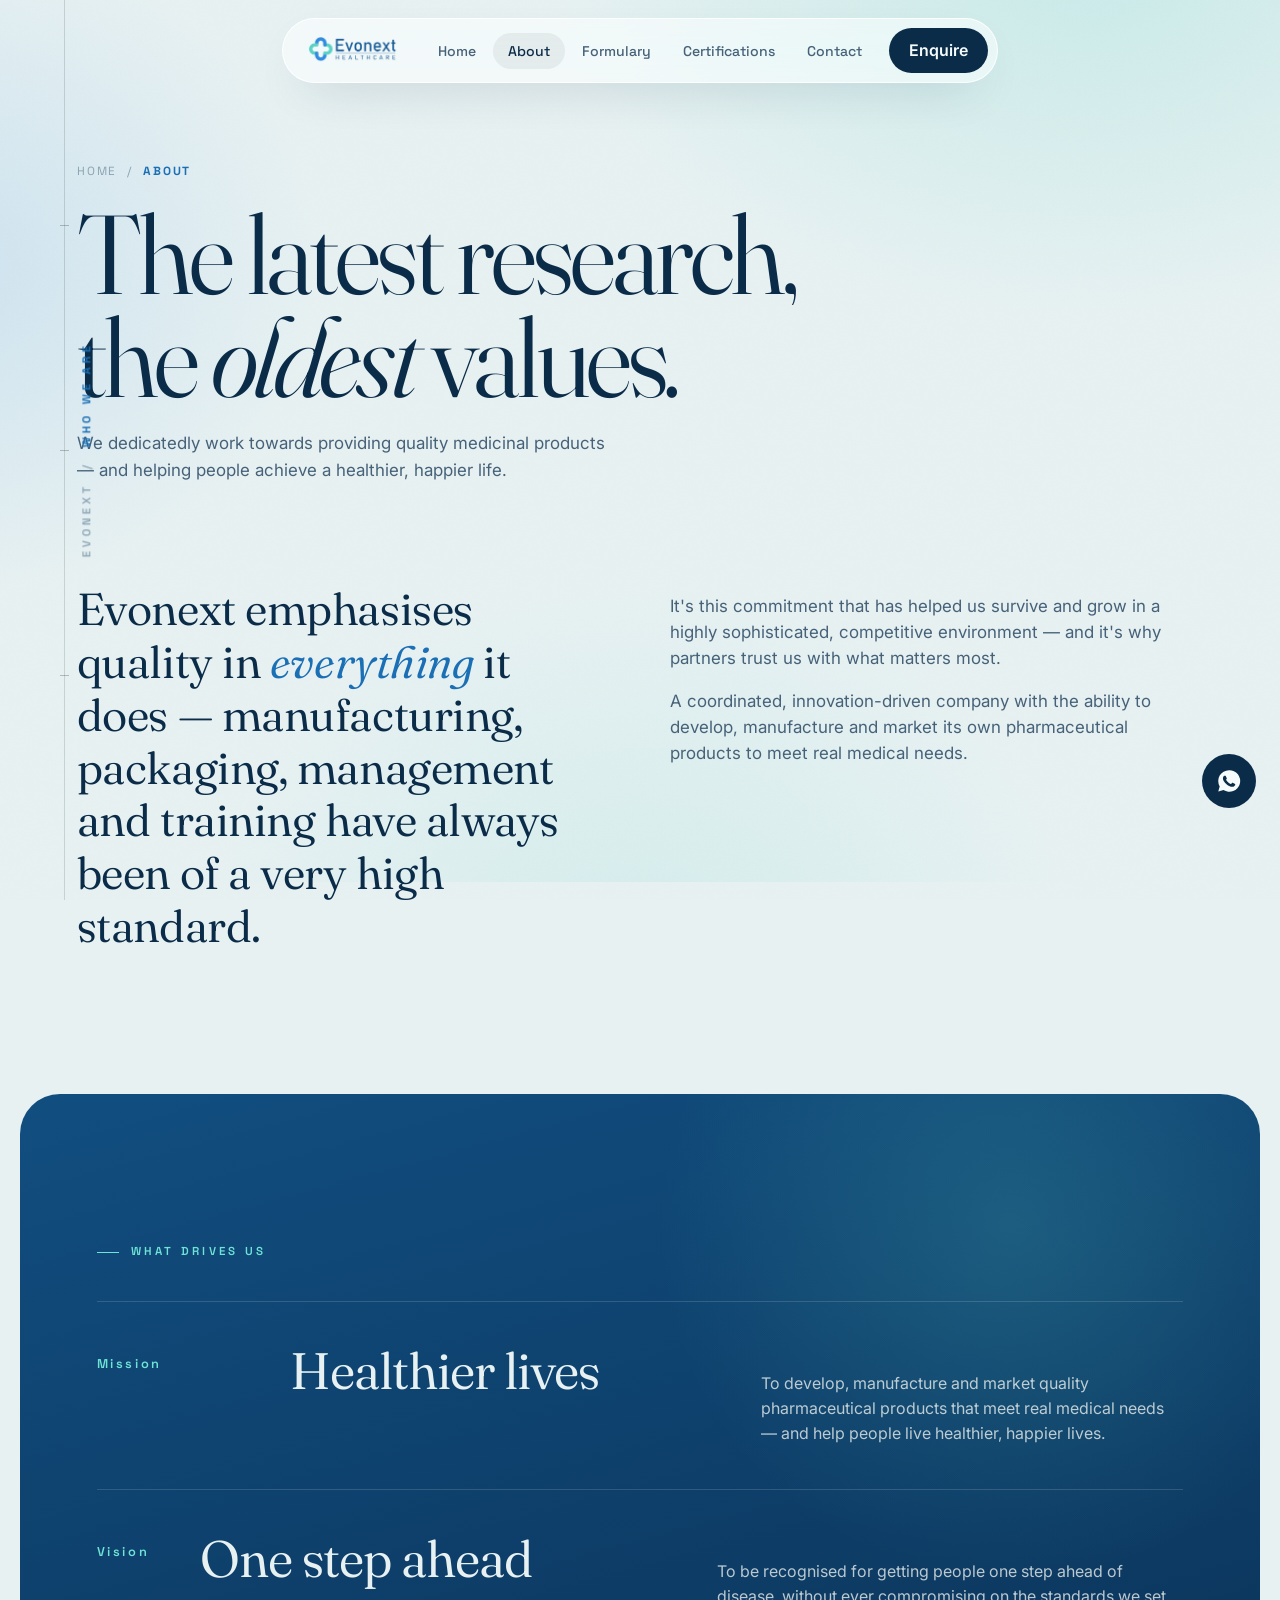
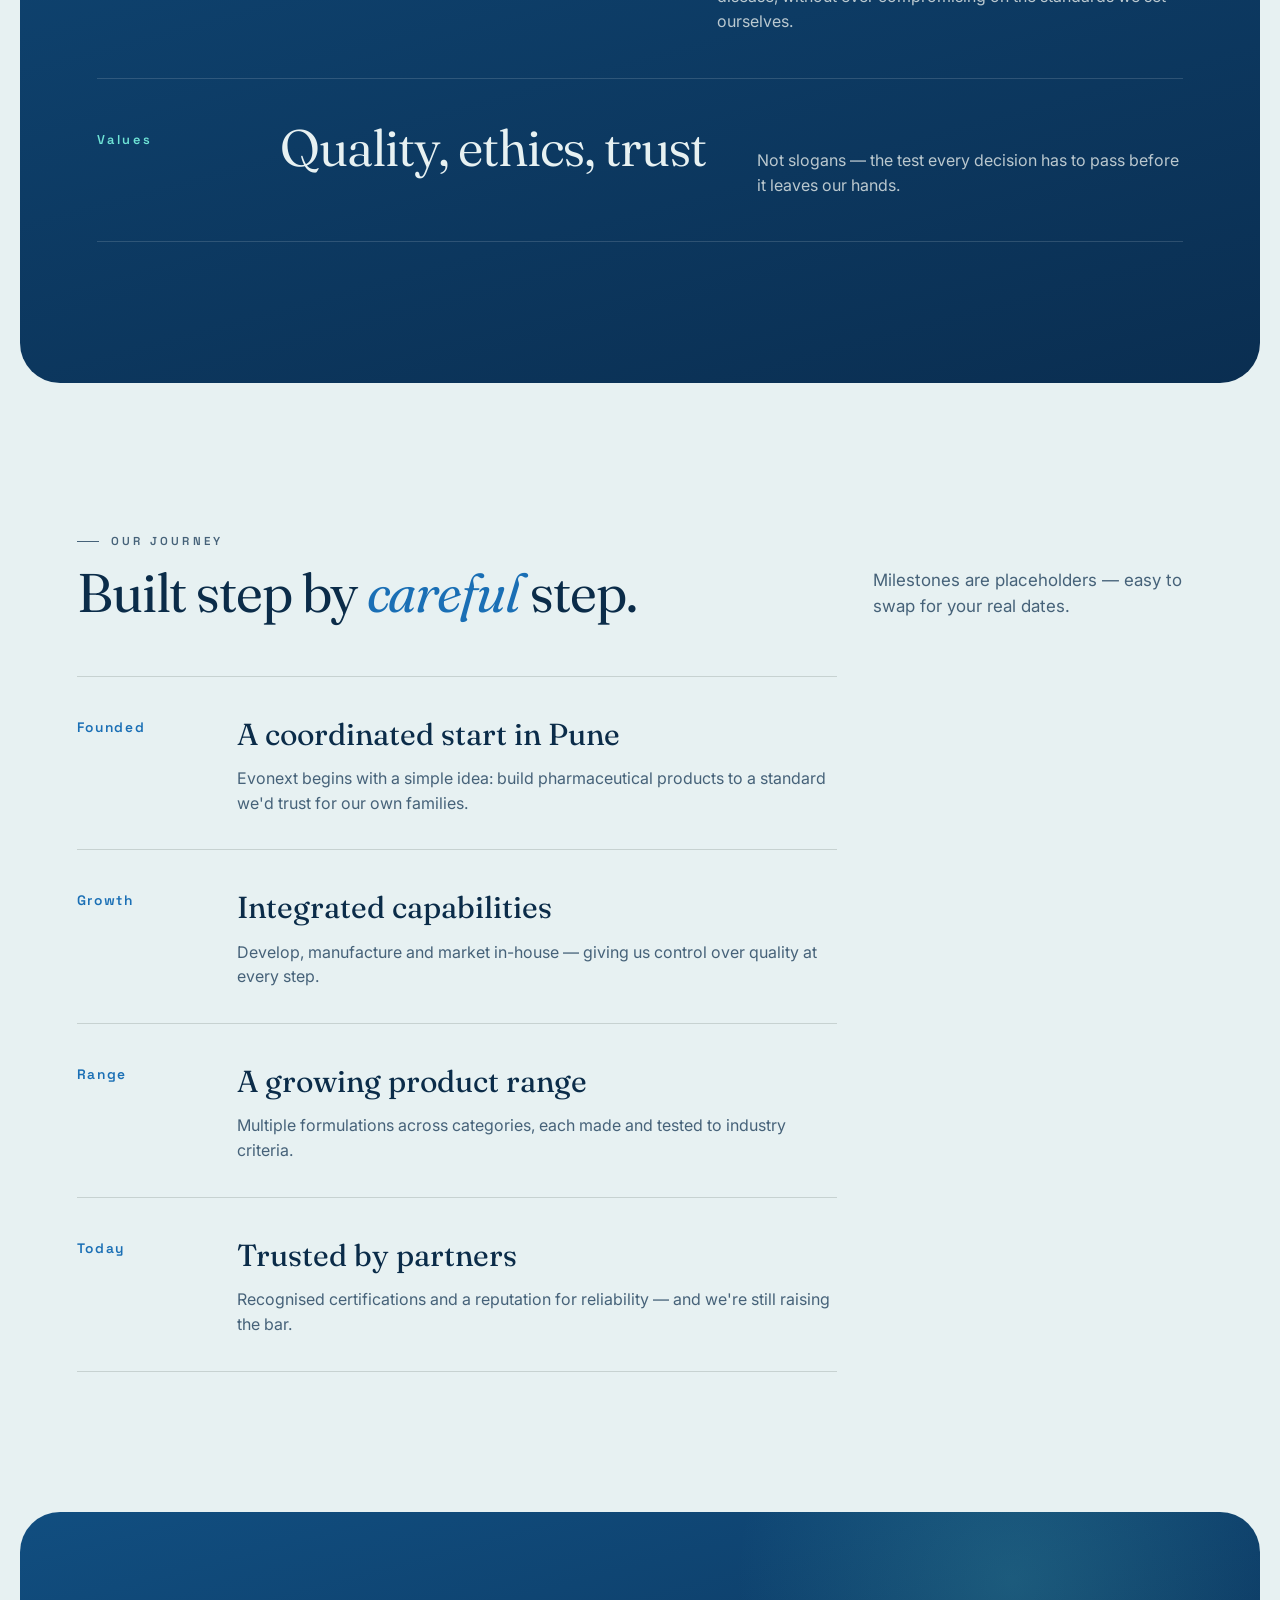
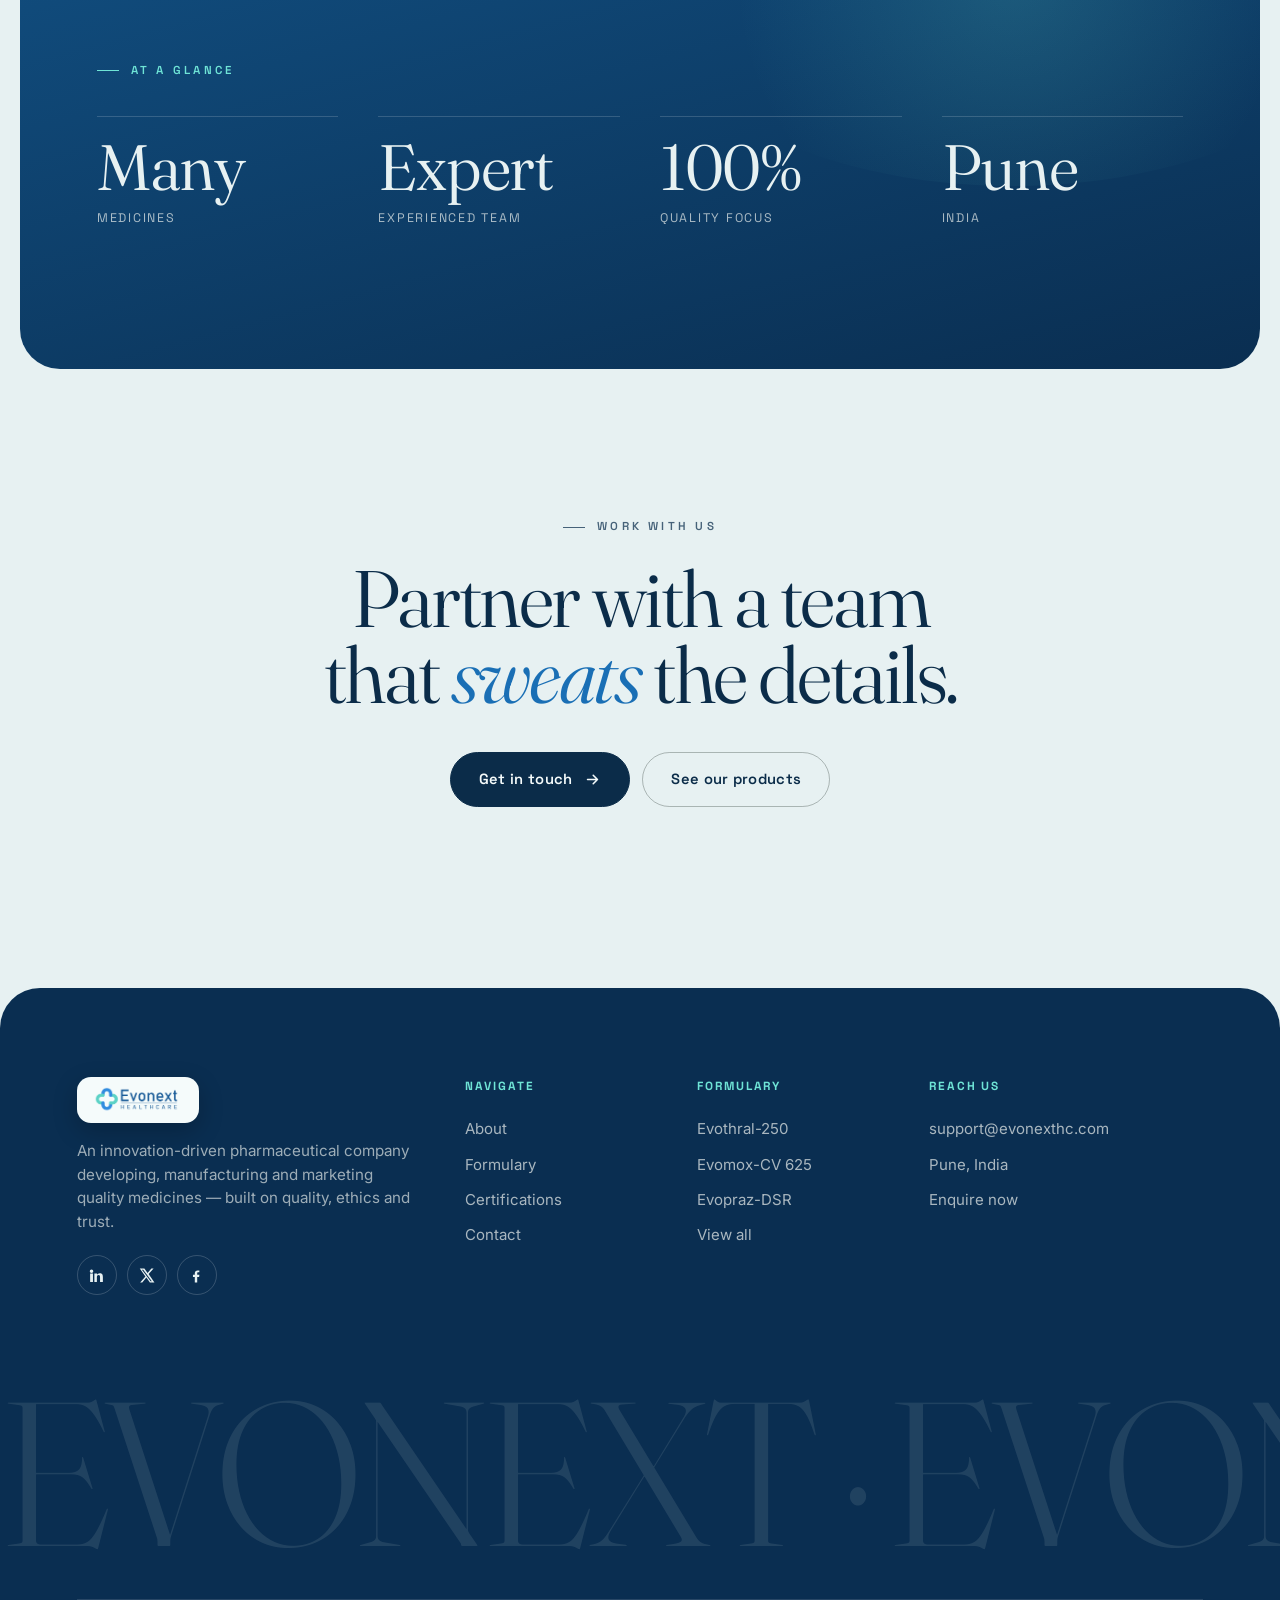
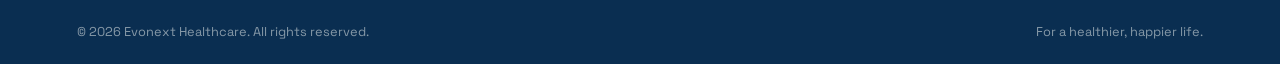
==== about.html @ 76e2dba4 "Add files via upload" ====
<!DOCTYPE html>
<html lang="en">
<head>
  <meta charset="UTF-8" />
  <meta name="viewport" content="width=device-width, initial-scale=1.0" />
  <title>About — Evonext Healthcare</title>
  <meta name="description" content="Evonext Healthcare emphasises quality in everything it does — from manufacturing and packaging to management and training." />
  <link rel="stylesheet" href="style.css" />
</head>
<body>
  <div class="field"></div><div class="grain"></div>
  <div id="preloader"><div class="pl-box"><img src="logo.png" alt="Evonext Healthcare" class="pl-logo" /><div class="pl-bar"><span></span></div></div></div>
  <div id="page-sweep"></div>
  <div id="scroll-progress"></div>

  <div class="spine"><div class="spine-fill"></div>
    <div class="spine-tick" style="top:25%"></div><div class="spine-tick" style="top:50%"></div><div class="spine-tick" style="top:75%"></div>
  </div>
  <div class="spine-label" id="spine-label">EVONEXT &nbsp;/&nbsp; <b>ABOUT</b></div>

  <nav class="nav" aria-label="Primary">
    <div class="nav-inner">
      <a href="index.html" class="brand" aria-label="Evonext Healthcare home"><img src="logo.png" alt="Evonext Healthcare" class="brand-logo" /></a>
      <ul class="nav-links">
        <li><a href="index.html">Home</a></li>
        <li><a href="about.html" class="active">About</a></li>
        <li><a href="products.html">Formulary</a></li>
        <li><a href="certifications.html">Certifications</a></li>
        <li><a href="contact.html">Contact</a></li>
      </ul>
      <a href="contact.html" class="nav-cta">Enquire</a>
      <button class="hamburger" aria-label="Open menu" aria-expanded="false"><span></span><span></span><span></span></button>
    </div>
  </nav>
  <div class="mobile-menu"><div class="logo-chip" style="align-self:center;margin-bottom:28px;"><img src="logo.png" alt="Evonext Healthcare" /></div>
    <a href="index.html">Home</a><a href="about.html" class="active">About</a><a href="products.html">Formulary</a><a href="certifications.html">Certifications</a><a href="contact.html">Contact</a>
    <div class="mm-foot">support@evonexthc.com · Pune, India</div>
  </div>

  <main>
    <section class="page-head wrap" data-spine="ABOUT">
      <div class="crumb reveal">Home &nbsp;/&nbsp; <b>About</b></div>
      <h1 class="reveal">
        <span class="mask"><span>The latest research,</span></span>
        <span class="mask d1"><span>the <em>oldest</em> values.</span></span>
      </h1>
      <p class="lead reveal d2">We dedicatedly work towards providing quality medicinal products — and helping people achieve a healthier, happier life.</p>
    </section>

    <!-- Pull quote intro -->
    <section class="band band--light wrap" style="padding-top:clamp(30px,5vw,60px);" data-spine="WHO WE ARE">
      <div class="overlap" style="align-items:start;">
        <p class="pullquote reveal">Evonext emphasises quality in <em>everything</em> it does — manufacturing, packaging, management and training have always been of a very high standard.</p>
        <div class="reveal d1" style="padding-top:10px;">
          <p class="lead" style="margin-bottom:16px;">It's this commitment that has helped us survive and grow in a highly sophisticated, competitive environment — and it's why partners trust us with what matters most.</p>
          <p class="lead">A coordinated, innovation-driven company with the ability to develop, manufacture and market its own pharmaceutical products to meet real medical needs.</p>
        </div>
      </div>
    </section>

    <!-- Mission / Vision / Values as overlap panel -->
    <section class="band band--dark" data-spine="PURPOSE">
      <div class="wrap">
        <div class="label on-dark reveal" style="margin-bottom:40px;">What drives us</div>
        <div class="principle reveal">
          <div class="pnum">Mission</div>
          <div class="pbody"><h3 style="font-size:clamp(1.8rem,5vw,3.2rem)">Healthier lives</h3><p>To develop, manufacture and market quality pharmaceutical products that meet real medical needs — and help people live healthier, happier lives.</p></div>
        </div>
        <div class="principle reveal">
          <div class="pnum">Vision</div>
          <div class="pbody"><h3 style="font-size:clamp(1.8rem,5vw,3.2rem)">One step ahead</h3><p>To be recognised for getting people one step ahead of disease, without ever compromising on the standards we set ourselves.</p></div>
        </div>
        <div class="principle reveal">
          <div class="pnum">Values</div>
          <div class="pbody"><h3 style="font-size:clamp(1.8rem,5vw,3.2rem)">Quality, ethics, trust</h3><p>Not slogans — the test every decision has to pass before it leaves our hands.</p></div>
        </div>
      </div>
    </section>

    <!-- Timeline -->
    <section class="band band--light wrap" data-spine="JOURNEY">
      <div class="formulary-top">
        <div>
          <div class="label reveal">Our journey</div>
          <h2 class="display reveal" style="font-size:clamp(2rem,5vw,3.4rem); margin-top:16px;">Built step by <em>careful</em> step.</h2>
        </div>
        <p class="lead reveal" style="max-width:30ch;">Milestones are placeholders — easy to swap for your real dates.</p>
      </div>
      <div class="tline">
        <div class="tnode reveal"><div class="ty">Founded</div><div><h4>A coordinated start in Pune</h4><p>Evonext begins with a simple idea: build pharmaceutical products to a standard we'd trust for our own families.</p></div></div>
        <div class="tnode reveal"><div class="ty">Growth</div><div><h4>Integrated capabilities</h4><p>Develop, manufacture and market in-house — giving us control over quality at every step.</p></div></div>
        <div class="tnode reveal"><div class="ty">Range</div><div><h4>A growing product range</h4><p>Multiple formulations across categories, each made and tested to industry criteria.</p></div></div>
        <div class="tnode reveal"><div class="ty">Today</div><div><h4>Trusted by partners</h4><p>Recognised certifications and a reputation for reliability — and we're still raising the bar.</p></div></div>
      </div>
    </section>

    <!-- Stats -->
    <section class="band band--dark" data-spine="STANDARD">
      <div class="wrap">
        <div class="label on-dark reveal" style="margin-bottom:36px;">At a glance</div>
        <div class="stats-row">
          <div class="stat reveal"><div class="sn">Many</div><div class="sl">Medicines</div></div>
          <div class="stat reveal d1"><div class="sn">Expert</div><div class="sl">Experienced team</div></div>
          <div class="stat reveal d2"><div class="sn"><span data-count="100" data-suffix="%">0</span></div><div class="sl">Quality focus</div></div>
          <div class="stat reveal d3"><div class="sn">Pune</div><div class="sl">India</div></div>
        </div>
      </div>
    </section>

    <!-- CTA -->
    <section class="band band--light wrap">
      <div class="big-cta">
        <div class="label reveal" style="justify-content:center; margin-bottom:24px;">Work with us</div>
        <h2 class="display reveal" style="font-size:clamp(2.2rem,7vw,5rem);"><span class="mask"><span>Partner with a team</span></span><span class="mask d1"><span>that <em>sweats</em> the details.</span></span></h2>
        <div class="hero-actions reveal d2" style="justify-content:center; margin-top:30px;">
          <a href="contact.html" class="cap-btn">Get in touch <svg viewBox="0 0 24 24" fill="none" stroke="currentColor" stroke-width="2.2" stroke-linecap="round" stroke-linejoin="round"><path d="M5 12h14M13 6l6 6-6 6"/></svg></a>
          <a href="products.html" class="cap-btn ghost">See our products</a>
        </div>
      </div>
    </section>
  </main>

  <footer class="footer">
    <div class="wrap">
      <div class="footer-grid">
        <div class="footer-brand">
          <a href="index.html" class="brand logo-chip" aria-label="Evonext Healthcare home"><img src="logo.png" alt="Evonext Healthcare" /></a>
          <p>An innovation-driven pharmaceutical company developing, manufacturing and marketing quality medicines — built on quality, ethics and trust.</p>
          <div class="footer-social">
            <a href="#" aria-label="LinkedIn"><svg viewBox="0 0 24 24" fill="currentColor"><path d="M4.98 3.5a2.5 2.5 0 1 1 0 5 2.5 2.5 0 0 1 0-5ZM3 9h4v12H3V9Zm6 0h3.8v1.7h.05c.53-1 1.83-2.05 3.77-2.05C20.4 8.65 21 11 21 14v7h-4v-6.2c0-1.48-.03-3.4-2.07-3.4-2.07 0-2.39 1.62-2.39 3.3V21H9V9Z"/></svg></a>
            <a href="#" aria-label="Twitter"><svg viewBox="0 0 24 24" fill="currentColor"><path d="M18.9 2H22l-7 8 8.2 12h-6.4l-5-7.3L6 22H3l7.5-8.6L2.5 2H9l4.5 6.6L18.9 2Zm-1.1 18h1.7L7.3 4H5.5l12.3 16Z"/></svg></a>
            <a href="#" aria-label="Facebook"><svg viewBox="0 0 24 24" fill="currentColor"><path d="M13 22v-8h2.7l.4-3H13V9c0-.9.3-1.5 1.6-1.5H16V4.9c-.3 0-1.3-.1-2.4-.1-2.4 0-4 1.5-4 4.1V11H7v3h2.6v8H13Z"/></svg></a>
          </div>
        </div>
        <div class="footer-col"><h4>Navigate</h4><a href="about.html">About</a><a href="products.html">Formulary</a><a href="certifications.html">Certifications</a><a href="contact.html">Contact</a></div>
        <div class="footer-col"><h4>Formulary</h4><a href="products.html">Evothral-250</a><a href="products.html">Evomox-CV 625</a><a href="products.html">Evopraz-DSR</a><a href="products.html">View all</a></div>
        <div class="footer-col"><h4>Reach us</h4><a href="mailto:support@evonexthc.com">support@evonexthc.com</a><a href="#">Pune, India</a><a href="contact.html">Enquire now</a></div>
      </div>
    </div>
    <div class="footer-word">EVONEXT · EVONEXT</div>
    <div class="wrap"><div class="footer-bottom"><span>© 2026 Evonext Healthcare. All rights reserved.</span><span>For a healthier, happier life.</span></div></div>
  </footer>

  <a href="https://wa.me/910000000000" class="wa-float" target="_blank" rel="noopener" aria-label="WhatsApp"><svg viewBox="0 0 24 24" fill="currentColor"><path d="M12 2a10 10 0 0 0-8.6 15l-1.3 4.7 4.8-1.3A10 10 0 1 0 12 2Zm5.3 14.1c-.2.6-1.3 1.2-1.8 1.2-.5.1-1 .1-1.7-.1-.4-.1-.9-.3-1.6-.6-2.8-1.2-4.6-4-4.7-4.2-.1-.2-1.1-1.5-1.1-2.8s.7-2 .9-2.2c.2-.3.5-.3.7-.3h.5c.2 0 .4 0 .6.5l.8 1.9c.1.1.1.3 0 .5l-.4.5c-.2.2-.3.3-.1.6.2.3.8 1.3 1.7 2.1 1.2 1 2.1 1.4 2.4 1.5.2.1.4.1.6-.1l.7-.8c.2-.3.4-.2.6-.1l1.8.9c.3.1.4.2.5.3.1.3.1.7-.1 1.3Z"/></svg></a>
  <button id="back-to-top" aria-label="Back to top"><svg viewBox="0 0 24 24" fill="none" stroke="currentColor" stroke-width="2.2" stroke-linecap="round" stroke-linejoin="round"><path d="M18 15l-6-6-6 6"/></svg></button>
  <script src="script.js"></script>
</body>
</html>
---- style.css ----
/* ============================================================
   EVONEXT HEALTHCARE — "THE FORMULARY"
   A light, editorial, clinical design language.
   style.css
   ============================================================ */

@import url('https://fonts.googleapis.com/css2?family=Fraunces:ital,opsz,wght@0,9..144,300..600;1,9..144,300..600&family=Space+Grotesk:wght@400;500;600;700&family=Inter:wght@400;500;600&display=swap');

:root {
  /* Palette — Evonext brand: deep blue #195B98, bright blue #318CDF, teal #5CD2C6 */
  --porcelain: #E7F1F2;
  --porcelain-2: #D6E7E9;
  --paper-white: #F5FBFB;
  --ink: #0B2C49;
  --ink-soft: #466279;
  --ink-faint: #8AA3B2;
  --emerald: #114E80;        /* deep brand blue (dark surfaces) */
  --emerald-deep: #0A2E51;   /* deeper brand blue */
  --green: #1A6FB5;          /* primary accent (links, fills, ticks) */
  --green-bright: #318CDF;   /* bright brand blue (gradient end / hover) */
  --teal: #5CD2C6;           /* logo teal — rich blue→teal gradients */
  --teal-deep: #34B6AA;
  --lime: #6FE4D6;           /* bright teal accent on dark surfaces */
  --apricot: #F1A86A;

  /* Glass over luminous fields */
  --glass: rgba(255, 255, 255, 0.55);
  --glass-edge: rgba(255, 255, 255, 0.85);
  --glass-dark: rgba(255, 255, 255, 0.08);
  --glass-dark-edge: rgba(255, 255, 255, 0.18);

  /* Type */
  --serif: 'Fraunces', Georgia, serif;
  --grotesk: 'Space Grotesk', sans-serif;
  --body: 'Inter', system-ui, sans-serif;

  /* Layout */
  --maxw: 1280px;
  --gutter: clamp(22px, 6vw, 84px);
  --spine: clamp(20px, 5vw, 64px); /* left clinical axis offset */
  --radius: 28px;
  --cap: 999px;

  --shadow-lift: 0 30px 70px -30px rgba(11, 44, 73, 0.45);
  --shadow-soft: 0 18px 50px -24px rgba(11, 44, 73, 0.30);
}

/* Reset */
*, *::before, *::after { box-sizing: border-box; margin: 0; padding: 0; }
html { -webkit-text-size-adjust: 100%; }
body {
  font-family: var(--body);
  color: var(--ink);
  background: var(--porcelain);
  line-height: 1.55;
  overflow-x: hidden;
  -webkit-font-smoothing: antialiased;
  position: relative;
}
img { max-width: 100%; display: block; }
a { color: inherit; text-decoration: none; }
button { font-family: inherit; cursor: pointer; border: none; background: none; color: inherit; }
ul { list-style: none; }
::selection { background: var(--lime); color: var(--ink); }

/* Grain + ambient field (very subtle, lifts the flatness) */
.field {
  position: fixed; inset: 0; z-index: -3; pointer-events: none;
  background:
    radial-gradient(900px 600px at 85% -5%, rgba(92, 210, 198, 0.22), transparent 60%),
    radial-gradient(700px 600px at -5% 30%, rgba(49, 140, 223, 0.14), transparent 55%),
    radial-gradient(800px 700px at 50% 110%, rgba(92, 210, 198, 0.14), transparent 55%),
    var(--porcelain);
}
.grain {
  position: fixed; inset: 0; z-index: -2; pointer-events: none; opacity: 0.5;
  mix-blend-mode: multiply;
  background-image: url("data:image/svg+xml,%3Csvg xmlns='http://www.w3.org/2000/svg' width='160' height='160'%3E%3Cfilter id='n'%3E%3CfeTurbulence type='fractalNoise' baseFrequency='0.85' numOctaves='2' stitchTiles='stitch'/%3E%3C/filter%3E%3Crect width='100%25' height='100%25' filter='url(%23n)' opacity='0.04'/%3E%3C/svg%3E");
}

/* ---------- Clinical spine (left axis) ---------- */
.spine {
  position: fixed;
  left: var(--spine);
  top: 0; bottom: 0;
  width: 1px;
  z-index: 60;
  pointer-events: none;
}
.spine::before { /* faint full rail */
  content: ""; position: absolute; inset: 0; left: 0;
  width: 1px; background: rgba(12, 26, 20, 0.14);
}
.spine-fill { /* progress that draws downward */
  position: absolute; top: 0; left: 0; width: 1px; height: 0%;
  background: linear-gradient(var(--green), var(--lime));
}
.spine-tick { position: absolute; left: -4px; width: 9px; height: 1px; background: rgba(12,26,20,0.25); }
.spine-label {
  position: fixed;
  left: calc(var(--spine) + 14px);
  top: 50%;
  transform: translateY(-50%) rotate(180deg);
  writing-mode: vertical-rl;
  font-family: var(--grotesk);
  font-size: 0.7rem; font-weight: 600; letter-spacing: 0.34em;
  text-transform: uppercase; color: var(--ink-faint);
  z-index: 60; pointer-events: none;
  transition: color 0.4s ease;
}
.spine-label b { color: var(--green); }
@media (max-width: 860px) { .spine, .spine-label { display: none; } }

/* ---------- Preloader ---------- */
#preloader {
  position: fixed; inset: 0; z-index: 9999;
  display: grid; place-items: center;
  background: var(--porcelain);
  transition: opacity 0.7s ease, visibility 0.7s ease;
}
#preloader.done { opacity: 0; visibility: hidden; }
.pl-cap {
  width: 200px; height: 56px; border-radius: var(--cap);
  border: 1px solid rgba(12,26,20,0.2);
  position: relative; overflow: hidden;
  display: grid; place-items: center;
}
.pl-cap::before {
  content: ""; position: absolute; inset: 0; width: 0%;
  background: linear-gradient(90deg, var(--emerald), var(--teal));
  animation: capFill 1.6s cubic-bezier(0.7,0,0.2,1) forwards;
}
.pl-cap span {
  position: relative; z-index: 2; mix-blend-mode: difference; color: #fff;
  font-family: var(--grotesk); font-weight: 600; letter-spacing: 0.32em;
  font-size: 0.72rem; text-transform: uppercase;
}
@keyframes capFill { to { width: 100%; } }

/* ---------- Page transition sweep ---------- */
#page-sweep {
  position: fixed; inset: 0; z-index: 9000;
  background: var(--emerald);
  transform: scaleY(0); transform-origin: bottom;
  transition: transform 0.5s cubic-bezier(0.7,0,0.2,1);
  pointer-events: none;
}
#page-sweep.active { transform: scaleY(1); transform-origin: top; }

main { animation: fadeUp 0.9s ease both; }
@keyframes fadeUp { from { opacity: 0; transform: translateY(10px); } to { opacity: 1; transform: none; } }

/* ---------- Top progress (thin) ---------- */
#scroll-progress { position: fixed; top: 0; left: 0; height: 2px; width: 0%; z-index: 1200; background: var(--green); }

/* ---------- Layout helpers ---------- */
.wrap { width: 100%; max-width: var(--maxw); margin-inline: auto; padding-inline: var(--gutter); }
.label {
  font-family: var(--grotesk); font-size: 0.72rem; font-weight: 600;
  letter-spacing: 0.28em; text-transform: uppercase; color: var(--ink-soft);
  display: inline-flex; align-items: center; gap: 12px;
}
.label::before { content: ""; width: 22px; height: 1px; background: currentColor; }
.label.on-dark { color: var(--lime); }

.display {
  font-family: var(--serif);
  font-weight: 380;
  line-height: 0.98;
  letter-spacing: -0.02em;
  font-optical-sizing: auto;
}
.display em { font-style: italic; color: var(--green); }
.on-dark .display em, .band--dark .display em { color: var(--lime); }

/* Headline mask reveal (line-by-line) */
.mask { overflow: hidden; display: block; }
.mask > span { display: block; transform: translateY(115%); transition: transform 0.9s cubic-bezier(0.76,0,0.24,1); }
.reveal.visible .mask > span,
.mask.visible > span { transform: translateY(0); }
.mask.d1 > span { transition-delay: 0.08s; }
.mask.d2 > span { transition-delay: 0.16s; }
.mask.d3 > span { transition-delay: 0.24s; }

/* Generic reveal */
.reveal { opacity: 0; transform: translateY(26px); transition: opacity 0.8s cubic-bezier(0.2,0.7,0.2,1), transform 0.8s cubic-bezier(0.2,0.7,0.2,1); }
.reveal.visible { opacity: 1; transform: none; }
.reveal.d1 { transition-delay: 0.1s; }
.reveal.d2 { transition-delay: 0.2s; }
.reveal.d3 { transition-delay: 0.3s; }

/* ---------- Capsule buttons ---------- */
.cap-btn {
  position: relative; overflow: hidden;
  display: inline-flex; align-items: center; gap: 12px;
  padding: 15px 28px; border-radius: var(--cap);
  font-family: var(--grotesk); font-weight: 600; font-size: 0.92rem;
  letter-spacing: 0.02em;
  border: 1px solid var(--ink);
  background: var(--ink); color: var(--paper-white);
  transition: transform 0.4s cubic-bezier(0.2,0.7,0.2,1), color 0.4s ease;
  z-index: 1;
}
.cap-btn::before {
  content: ""; position: absolute; inset: 0; z-index: -1;
  background: linear-gradient(90deg, var(--green), var(--green-bright));
  transform: translateX(-101%);
  transition: transform 0.5s cubic-bezier(0.76,0,0.24,1);
}
.cap-btn:hover { transform: translateY(-2px); }
.cap-btn:hover::before { transform: translateX(0); }
.cap-btn svg { width: 17px; height: 17px; transition: transform 0.4s ease; }
.cap-btn:hover svg { transform: translateX(5px); }

.cap-btn.ghost { background: transparent; color: var(--ink); border-color: rgba(12,26,20,0.28); }
.cap-btn.ghost::before { background: var(--ink); }
.cap-btn.ghost:hover { color: var(--paper-white); }

.cap-btn.on-dark { background: var(--lime); color: var(--ink); border-color: var(--lime); }
.cap-btn.on-dark::before { background: #fff; }
.cap-btn.ghost.on-dark { background: transparent; color: var(--porcelain); border-color: rgba(255,255,255,0.3); }
.cap-btn.ghost.on-dark::before { background: var(--lime); }
.cap-btn.ghost.on-dark:hover { color: var(--ink); }

/* Text link with drawing underline */
.ulink {
  font-family: var(--grotesk); font-weight: 600; font-size: 0.9rem;
  display: inline-flex; align-items: center; gap: 8px;
  position: relative; padding-bottom: 3px; color: var(--ink);
}
.ulink::after { content: ""; position: absolute; left: 0; bottom: 0; height: 1.5px; width: 100%; background: var(--green); transform: scaleX(0); transform-origin: left; transition: transform 0.4s cubic-bezier(0.76,0,0.24,1); }
.ulink:hover::after { transform: scaleX(1); }
.ulink svg { width: 15px; height: 15px; transition: transform 0.3s ease; }
.ulink:hover svg { transform: translateX(4px); }
.on-dark .ulink, .band--dark .ulink { color: var(--porcelain); }
.on-dark .ulink::after, .band--dark .ulink::after { background: var(--lime); }

/* ============================================================
   NAVBAR
   ============================================================ */
.nav {
  position: fixed; top: 18px; left: 0; right: 0; z-index: 1000;
  display: flex; justify-content: center;
  transition: top 0.4s ease;
}
.nav-inner {
  display: flex; align-items: center; gap: 8px;
  padding: 9px 9px 9px 22px;
  border-radius: var(--cap);
  background: var(--glass);
  -webkit-backdrop-filter: blur(20px) saturate(1.4); backdrop-filter: blur(20px) saturate(1.4);
  border: 1px solid var(--glass-edge);
  box-shadow: var(--shadow-soft);
}
.brand { display: inline-flex; align-items: center; gap: 11px; font-family: var(--serif); font-weight: 500; font-size: 1.28rem; letter-spacing: -0.01em; padding-right: 12px; }
.brand-mark {
  width: 30px; height: 30px; border-radius: var(--cap);
  background: linear-gradient(120deg, var(--emerald), var(--teal));
  display: grid; place-items: center; flex: 0 0 auto;
  box-shadow: inset 0 0 0 3px rgba(255,255,255,0.18);
}
.brand-mark svg { width: 15px; height: 15px; }
.brand .dot { color: var(--green); }
.nav-links { display: flex; align-items: center; gap: 2px; }
.nav-links a {
  font-family: var(--grotesk); font-weight: 500; font-size: 0.88rem;
  padding: 9px 15px; border-radius: var(--cap); color: var(--ink-soft);
  transition: color 0.25s ease, background 0.25s ease;
}
.nav-links a:hover { color: var(--ink); }
.nav-links a.active { color: var(--ink); background: rgba(12,26,20,0.06); }
.nav-cta {
  margin-left: 4px; padding: 10px 20px !important; border-radius: var(--cap);
  background: var(--ink) !important; color: var(--paper-white) !important; font-weight: 600 !important;
  transition: background 0.3s ease, transform 0.3s ease !important;
}
.nav-cta:hover { background: var(--green) !important; transform: translateY(-1px); }

.hamburger { display: none; width: 42px; height: 42px; border-radius: var(--cap); flex-direction: column; justify-content: center; align-items: center; gap: 5px; background: var(--ink); }
.hamburger span { width: 18px; height: 2px; background: var(--paper-white); border-radius: 2px; transition: transform 0.35s ease, opacity 0.25s ease; }
.hamburger.open span:nth-child(1) { transform: translateY(7px) rotate(45deg); }
.hamburger.open span:nth-child(2) { opacity: 0; }
.hamburger.open span:nth-child(3) { transform: translateY(-7px) rotate(-45deg); }

.mobile-menu {
  position: fixed; inset: 0; z-index: 999;
  background: var(--emerald);
  display: flex; flex-direction: column; justify-content: center;
  padding: 0 var(--gutter); gap: 2px;
  clip-path: circle(0% at calc(100% - 40px) 40px);
  transition: clip-path 0.6s cubic-bezier(0.76,0,0.24,1);
}
.mobile-menu.open { clip-path: circle(150% at calc(100% - 40px) 40px); }
.mobile-menu a {
  font-family: var(--serif); font-size: clamp(2rem, 9vw, 3.4rem); font-weight: 400;
  color: var(--porcelain); padding: 10px 0; line-height: 1.1;
  border-bottom: 1px solid rgba(255,255,255,0.12);
  opacity: 0; transform: translateY(20px); transition: opacity 0.5s ease, transform 0.5s ease, color 0.3s ease;
}
.mobile-menu a:hover { color: var(--lime); }
.mobile-menu a.active { color: var(--lime); }
.mobile-menu.open a { opacity: 1; transform: none; }
.mobile-menu.open a:nth-of-type(1) { transition-delay: 0.18s; }
.mobile-menu.open a:nth-of-type(2) { transition-delay: 0.24s; }
.mobile-menu.open a:nth-of-type(3) { transition-delay: 0.30s; }
.mobile-menu.open a:nth-of-type(4) { transition-delay: 0.36s; }
.mobile-menu.open a:nth-of-type(5) { transition-delay: 0.42s; }
.mm-foot { margin-top: 40px; font-family: var(--grotesk); color: rgba(255,255,255,0.6); font-size: 0.85rem; opacity: 0; transition: opacity 0.5s ease 0.5s; }
.mobile-menu.open .mm-foot { opacity: 1; }

/* ============================================================
   SECTIONS / BANDS
   ============================================================ */
.band { position: relative; padding-block: clamp(72px, 11vw, 150px); }
.band--dark {
  background: linear-gradient(165deg, var(--emerald) 0%, var(--emerald-deep) 100%);
  color: var(--porcelain);
  border-radius: 40px;
  margin-inline: clamp(8px, 2vw, 20px);
}
.band--dark .label { color: var(--lime); }
.band--dark .ink-soft { color: rgba(236,241,238,0.7); }
.lead { color: var(--ink-soft); font-size: 1.06rem; max-width: 48ch; }
.band--dark .lead { color: rgba(236,241,238,0.78); }

/* ============================================================
   HERO
   ============================================================ */
.hero { position: relative; padding-top: clamp(150px, 20vh, 220px); padding-bottom: clamp(40px, 8vw, 90px); overflow: hidden; }
.hero-eyebrow { margin-bottom: clamp(24px, 4vw, 40px); }
.hero-head {
  font-family: var(--serif); font-weight: 380;
  font-size: clamp(3rem, 11vw, 9rem);
  line-height: 0.92; letter-spacing: -0.035em;
  max-width: 16ch;
}
.hero-head .ln2 { padding-left: clamp(0px, 8vw, 1.6em); } /* asymmetric indent */
.hero-head .ln3 { padding-left: clamp(0px, 3vw, 0.6em); }
.hero-meta {
  display: flex; flex-wrap: wrap; align-items: flex-end; gap: clamp(24px, 5vw, 60px);
  margin-top: clamp(36px, 6vw, 64px);
}
.hero-actions { display: flex; gap: 12px; flex-wrap: wrap; }
.hero-sub { max-width: 36ch; color: var(--ink-soft); font-size: 1.02rem; }

/* The capsule centerpiece — floats, overlaps */
.capsule-obj {
  position: absolute; top: clamp(110px, 16vh, 200px); right: clamp(-40px, -2vw, 0px);
  width: clamp(220px, 30vw, 420px); height: clamp(110px, 15vw, 200px);
  border-radius: var(--cap);
  transform: rotate(-18deg);
  z-index: -1;
  filter: drop-shadow(0 40px 60px rgba(11,59,42,0.3));
  will-change: transform;
}
.capsule-obj .half { position: absolute; top: 0; bottom: 0; width: 50%; }
.capsule-obj .half.l { left: 0; border-radius: var(--cap) 0 0 var(--cap); background: linear-gradient(160deg, var(--emerald), var(--teal)); }
.capsule-obj .half.r {
  right: 0; border-radius: 0 var(--cap) var(--cap) 0;
  background: var(--glass);
  -webkit-backdrop-filter: blur(16px); backdrop-filter: blur(16px);
  border: 1px solid var(--glass-edge); border-left: none;
}
.capsule-obj .seam { position: absolute; left: 50%; top: 0; bottom: 0; width: 1px; background: rgba(255,255,255,0.4); transform: translateX(-0.5px); }
.capsule-obj .rx {
  position: absolute; right: 14%; top: 50%; transform: translateY(-50%);
  font-family: var(--serif); font-style: italic; font-size: clamp(1.6rem, 4vw, 3rem); color: var(--emerald);
}
.cap-glow { position: absolute; top: clamp(80px,14vh,170px); right: clamp(20px, 6vw, 120px); width: clamp(200px,26vw,360px); height: clamp(200px,26vw,360px); border-radius: 50%; background: radial-gradient(circle, rgba(92,210,198,0.42), transparent 65%); filter: blur(30px); z-index: -2; }

/* Marquee */
.marquee { overflow: hidden; border-block: 1px solid rgba(12,26,20,0.14); padding-block: 18px; margin-top: clamp(50px, 8vw, 90px); }
.marquee-track { display: inline-flex; white-space: nowrap; gap: 0; animation: scrollX 26s linear infinite; }
.marquee:hover .marquee-track { animation-play-state: paused; }
.marquee-track span {
  font-family: var(--serif); font-size: clamp(1.4rem, 3vw, 2.4rem); font-style: italic;
  padding: 0 28px; color: var(--ink); display: inline-flex; align-items: center; gap: 28px;
}
.marquee-track span::after { content: "✦"; font-style: normal; font-size: 0.6em; color: var(--green); }
@keyframes scrollX { to { transform: translateX(-50%); } }

/* ============================================================
   PRINCIPLES (staggered editorial, dark band)
   ============================================================ */
.principles-head { max-width: 22ch; margin-bottom: clamp(40px, 6vw, 70px); }
.principle {
  display: grid; grid-template-columns: auto 1fr; gap: clamp(20px, 4vw, 56px);
  align-items: start; padding-block: clamp(28px, 4vw, 44px);
  border-top: 1px solid rgba(255,255,255,0.14);
}
.principle:last-child { border-bottom: 1px solid rgba(255,255,255,0.14); }
.principle .pnum { font-family: var(--grotesk); font-size: 0.8rem; font-weight: 600; letter-spacing: 0.2em; color: var(--lime); padding-top: 0.6em; }
.principle .pbody { display: grid; grid-template-columns: 1fr 1fr; gap: clamp(16px, 4vw, 50px); align-items: baseline; }
.principle h3 { font-family: var(--serif); font-weight: 360; font-size: clamp(2rem, 6vw, 4.2rem); line-height: 0.96; letter-spacing: -0.02em; }
.principle p { color: rgba(236,241,238,0.78); font-size: 1rem; }
.principle:nth-child(odd) { padding-left: 0; }
.principle:nth-child(even) .pbody { padding-left: clamp(0px, 6vw, 80px); } /* stagger */

/* ============================================================
   FORMULARY (products as an index, not cards)
   ============================================================ */
.formulary-top { display: flex; flex-wrap: wrap; justify-content: space-between; align-items: flex-end; gap: 24px; margin-bottom: clamp(36px, 5vw, 56px); }
.formulary { border-top: 1px solid rgba(12,26,20,0.16); }
.rx-row {
  display: grid; grid-template-columns: 70px 1fr auto; gap: clamp(14px, 3vw, 40px);
  align-items: center; padding-block: clamp(20px, 3vw, 30px);
  border-bottom: 1px solid rgba(12,26,20,0.12);
  position: relative; transition: padding-left 0.4s cubic-bezier(0.2,0.7,0.2,1);
}
.rx-row::before { content: ""; position: absolute; left: 0; top: 0; bottom: 0; width: 0; background: var(--green); transition: width 0.4s cubic-bezier(0.2,0.7,0.2,1); }
.rx-row:hover { padding-left: 18px; }
.rx-row:hover::before { width: 3px; }
.rx-idx { font-family: var(--grotesk); font-size: 0.82rem; font-weight: 600; color: var(--ink-faint); letter-spacing: 0.1em; }
.rx-main { display: flex; align-items: baseline; gap: 16px; flex-wrap: wrap; }
.rx-name { font-family: var(--serif); font-weight: 400; font-size: clamp(1.5rem, 4vw, 2.6rem); line-height: 1; letter-spacing: -0.02em; transition: color 0.3s ease; }
.rx-row:hover .rx-name { color: var(--green); }
.rx-tag { font-family: var(--grotesk); font-size: 0.68rem; font-weight: 600; letter-spacing: 0.16em; text-transform: uppercase; color: var(--ink-soft); border: 1px solid rgba(12,26,20,0.2); padding: 4px 12px; border-radius: var(--cap); }
.rx-desc { color: var(--ink-soft); font-size: 0.95rem; max-width: 40ch; margin-top: 8px; }
.rx-go { width: 48px; height: 48px; border-radius: 50%; border: 1px solid rgba(12,26,20,0.22); display: grid; place-items: center; transition: background 0.35s ease, color 0.35s ease, border-color 0.35s ease, transform 0.35s ease; flex: 0 0 auto; }
.rx-go svg { width: 18px; height: 18px; transition: transform 0.35s ease; }
.rx-row:hover .rx-go { background: var(--ink); color: var(--paper-white); border-color: var(--ink); transform: rotate(-45deg); }

/* Featured product (large, overlapping) */
.feature-rx { display: grid; grid-template-columns: 1.1fr 0.9fr; gap: clamp(24px, 5vw, 64px); align-items: center; margin-bottom: clamp(40px, 6vw, 70px); }
.feature-rx .fr-copy h3 { font-family: var(--serif); font-weight: 360; font-size: clamp(2.4rem, 6vw, 4.4rem); line-height: 0.96; letter-spacing: -0.025em; margin: 14px 0 16px; }
.feature-rx .fr-copy p { color: var(--ink-soft); max-width: 42ch; margin-bottom: 26px; }
.fr-visual { position: relative; aspect-ratio: 5/4; }
.fr-pill {
  position: absolute; inset: 12% 8%;
  border-radius: var(--cap); overflow: hidden;
  background: linear-gradient(155deg, var(--emerald), var(--teal));
  box-shadow: var(--shadow-lift);
  display: grid; place-items: center;
}
.fr-pill .seam { position: absolute; left: 0; right: 0; top: 50%; height: 1px; background: rgba(255,255,255,0.35); }
.fr-pill svg { width: 38%; height: 38%; color: rgba(255,255,255,0.9); }
.fr-chip {
  position: absolute; bottom: 6%; left: 0;
  background: var(--glass); -webkit-backdrop-filter: blur(16px); backdrop-filter: blur(16px);
  border: 1px solid var(--glass-edge); border-radius: 18px;
  padding: 14px 18px; box-shadow: var(--shadow-soft);
}
.fr-chip b { font-family: var(--grotesk); font-size: 0.85rem; display: block; }
.fr-chip small { color: var(--ink-soft); font-size: 0.74rem; }

/* ============================================================
   SPLIT / OVERLAP (about, why)
   ============================================================ */
.overlap { position: relative; display: grid; grid-template-columns: 1fr 1fr; gap: clamp(24px, 5vw, 60px); align-items: center; }
.overlap-media { position: relative; aspect-ratio: 4/5; border-radius: var(--radius); overflow: hidden; background: linear-gradient(150deg, var(--teal) -10%, var(--emerald) 55%, var(--emerald-deep)); display: grid; place-items: center; box-shadow: var(--shadow-lift); }
.overlap-media svg { width: 45%; height: 45%; color: rgba(255,255,255,0.55); }
.overlap-panel {
  position: relative; z-index: 2;
  background: var(--glass); -webkit-backdrop-filter: blur(18px); backdrop-filter: blur(18px);
  border: 1px solid var(--glass-edge); border-radius: var(--radius);
  padding: clamp(26px, 4vw, 42px); box-shadow: var(--shadow-soft);
}
.overlap-panel.pull { margin-left: clamp(-10px, -6vw, -90px); } /* overlap into media */
.overlap-panel h2 { font-family: var(--serif); font-weight: 360; font-size: clamp(1.8rem, 5vw, 3rem); line-height: 1; letter-spacing: -0.02em; margin-bottom: 16px; }
.overlap-panel p { color: var(--ink-soft); }

.pullquote { font-family: var(--serif); font-weight: 360; font-size: clamp(1.6rem, 4vw, 2.8rem); line-height: 1.18; letter-spacing: -0.01em; }
.pullquote em { color: var(--green); }

/* Value list (inline, not cards) */
.values { display: grid; gap: 2px; margin-top: 8px; }
.value-row { display: grid; grid-template-columns: auto 1fr; gap: 18px; align-items: baseline; padding-block: 18px; border-top: 1px solid rgba(12,26,20,0.12); }
.value-row .vn { font-family: var(--grotesk); font-size: 0.78rem; font-weight: 600; color: var(--green); letter-spacing: 0.1em; }
.value-row h4 { font-family: var(--serif); font-weight: 420; font-size: 1.3rem; margin-bottom: 4px; }
.value-row p { color: var(--ink-soft); font-size: 0.95rem; }

/* ============================================================
   STAT COUNTERS
   ============================================================ */
.stats-row { display: grid; grid-template-columns: repeat(4, 1fr); gap: clamp(16px, 4vw, 40px); }
.stat { border-top: 1px solid rgba(255,255,255,0.16); padding-top: 18px; }
.band--light .stat { border-color: rgba(12,26,20,0.16); }
.stat .sn { font-family: var(--serif); font-weight: 340; font-size: clamp(2.4rem, 6vw, 4rem); line-height: 1; letter-spacing: -0.02em; }
.stat .sl { font-family: var(--grotesk); font-size: 0.78rem; text-transform: uppercase; letter-spacing: 0.14em; color: var(--ink-soft); margin-top: 10px; }
.band--dark .stat .sl { color: rgba(236,241,238,0.7); }

/* ============================================================
   CERTIFICATIONS (overlapping seals)
   ============================================================ */
.seal-row { display: flex; flex-wrap: wrap; gap: clamp(20px, 4vw, 50px); align-items: center; justify-content: center; }
.seal {
  position: relative; width: clamp(220px, 28vw, 300px);
  background: var(--glass); -webkit-backdrop-filter: blur(18px); backdrop-filter: blur(18px);
  border: 1px solid var(--glass-edge); border-radius: var(--radius);
  padding: clamp(28px, 3vw, 38px); text-align: center; box-shadow: var(--shadow-soft);
  transition: transform 0.4s cubic-bezier(0.2,0.7,0.2,1), box-shadow 0.4s ease;
}
.seal:nth-child(1) { transform: rotate(-3deg); }
.seal:nth-child(2) { transform: translateY(-18px); z-index: 2; }
.seal:nth-child(3) { transform: rotate(3deg); }
.seal:hover { transform: translateY(-24px) rotate(0deg) scale(1.02); box-shadow: var(--shadow-lift); z-index: 3; }
.seal-medal { width: 84px; height: 84px; margin: 0 auto 20px; border-radius: 50%; display: grid; place-items: center; background: linear-gradient(150deg, var(--emerald), var(--teal)); box-shadow: inset 0 0 0 5px rgba(255,255,255,0.18); }
.seal-medal svg { width: 38px; height: 38px; color: #fff; }
.seal h3 { font-family: var(--serif); font-weight: 420; font-size: 1.4rem; margin-bottom: 10px; }
.seal p { color: var(--ink-soft); font-size: 0.92rem; }

/* trust strip (mono labels) */
.trust-line { display: flex; flex-wrap: wrap; gap: clamp(16px, 4vw, 48px); justify-content: center; }
.trust-line span { font-family: var(--grotesk); font-size: 0.8rem; font-weight: 600; letter-spacing: 0.16em; text-transform: uppercase; color: var(--ink-soft); display: inline-flex; align-items: center; gap: 10px; }
.trust-line span::before { content: ""; width: 7px; height: 7px; border-radius: 50%; background: var(--green); }

/* ============================================================
   TIMELINE (along the spine feel)
   ============================================================ */
.tline { display: grid; gap: 0; max-width: 760px; }
.tnode { display: grid; grid-template-columns: 120px 1fr; gap: clamp(16px, 4vw, 40px); padding-block: clamp(22px, 3vw, 34px); border-top: 1px solid rgba(12,26,20,0.14); align-items: start; }
.tnode:last-child { border-bottom: 1px solid rgba(12,26,20,0.14); }
.tnode .ty { font-family: var(--grotesk); font-weight: 600; font-size: 0.86rem; letter-spacing: 0.12em; color: var(--green); padding-top: 6px; }
.tnode h4 { font-family: var(--serif); font-weight: 420; font-size: clamp(1.3rem, 3vw, 1.9rem); margin-bottom: 8px; }
.tnode p { color: var(--ink-soft); }

/* ============================================================
   CTA + NEWSLETTER
   ============================================================ */
.big-cta { text-align: center; }
.big-cta h2 { font-family: var(--serif); font-weight: 340; font-size: clamp(2.4rem, 8vw, 6rem); line-height: 0.95; letter-spacing: -0.03em; margin-bottom: clamp(24px, 4vw, 40px); }
.big-cta .hero-actions { justify-content: center; }

.newsletter { display: grid; grid-template-columns: 1fr auto; gap: 30px; align-items: center; padding: clamp(28px, 4vw, 44px) clamp(28px, 4vw, 50px); border-radius: var(--radius); background: var(--glass); -webkit-backdrop-filter: blur(18px); backdrop-filter: blur(18px); border: 1px solid var(--glass-edge); box-shadow: var(--shadow-soft); }
.newsletter h3 { font-family: var(--serif); font-weight: 420; font-size: clamp(1.5rem, 3vw, 2rem); margin-bottom: 6px; }
.newsletter p { color: var(--ink-soft); }
.news-form { display: flex; gap: 10px; }
.news-form input { font-family: var(--body); padding: 14px 20px; border-radius: var(--cap); border: 1px solid rgba(12,26,20,0.2); background: var(--paper-white); min-width: 230px; outline: none; transition: border-color 0.25s ease; }
.news-form input:focus { border-color: var(--green); }

/* ============================================================
   CONTACT
   ============================================================ */
.contact-stage { position: relative; display: grid; grid-template-columns: 0.9fr 1.1fr; gap: clamp(24px, 5vw, 56px); align-items: stretch; }
.contact-aside { background: linear-gradient(150deg, var(--teal) -10%, var(--emerald) 55%, var(--emerald-deep)); color: var(--porcelain); border-radius: var(--radius); padding: clamp(30px, 4vw, 48px); box-shadow: var(--shadow-lift); display: flex; flex-direction: column; }
.contact-aside h2 { font-family: var(--serif); font-weight: 340; font-size: clamp(2rem, 5vw, 3.2rem); line-height: 1; letter-spacing: -0.02em; margin-bottom: 14px; }
.contact-aside .lead { color: rgba(236,241,238,0.8); margin-bottom: auto; }
.cinfo { display: grid; gap: 4px; margin-top: 34px; }
.cinfo-row { display: grid; grid-template-columns: auto 1fr; gap: 16px; align-items: center; padding-block: 16px; border-top: 1px solid rgba(255,255,255,0.14); }
.cinfo-row .ci-ic { width: 42px; height: 42px; border-radius: 50%; background: rgba(255,255,255,0.1); display: grid; place-items: center; }
.cinfo-row .ci-ic svg { width: 20px; height: 20px; color: var(--lime); }
.cinfo-row small { font-family: var(--grotesk); font-size: 0.68rem; letter-spacing: 0.16em; text-transform: uppercase; color: rgba(236,241,238,0.6); display: block; margin-bottom: 2px; }
.cinfo-row a, .cinfo-row p { color: var(--porcelain); }
.cinfo-row a:hover { color: var(--lime); }
.wa-inline { margin-top: 28px; }

.form-card { background: var(--glass); -webkit-backdrop-filter: blur(18px); backdrop-filter: blur(18px); border: 1px solid var(--glass-edge); border-radius: var(--radius); padding: clamp(28px, 4vw, 44px); box-shadow: var(--shadow-soft); }
.field { margin-bottom: 18px; }
.field label { font-family: var(--grotesk); font-size: 0.72rem; font-weight: 600; letter-spacing: 0.14em; text-transform: uppercase; color: var(--ink-soft); display: block; margin-bottom: 8px; }
.field input, .field textarea, .field select { width: 100%; font-family: var(--body); font-size: 0.98rem; padding: 14px 16px; border-radius: 14px; border: 1px solid rgba(12,26,20,0.18); background: var(--paper-white); outline: none; color: var(--ink); transition: border-color 0.25s ease, box-shadow 0.25s ease; }
.field input:focus, .field textarea:focus, .field select:focus { border-color: var(--green); box-shadow: 0 0 0 3px rgba(19,160,106,0.12); }
.field textarea { resize: vertical; min-height: 130px; }
.field-row { display: grid; grid-template-columns: 1fr 1fr; gap: 16px; }
.form-note { font-family: var(--grotesk); font-size: 0.76rem; color: var(--ink-faint); margin-top: 8px; }
.form-success { display: none; margin-top: 16px; padding: 14px 18px; border-radius: 14px; background: rgba(19,160,106,0.12); border: 1px solid rgba(19,160,106,0.3); color: var(--emerald); font-size: 0.92rem; font-weight: 500; }
.form-success.show { display: block; }

.map-strip { margin-top: 24px; border-radius: var(--radius); overflow: hidden; aspect-ratio: 21/7; position: relative; background: linear-gradient(160deg, var(--porcelain-2), var(--porcelain)); display: grid; place-items: center; border: 1px solid rgba(12,26,20,0.12); }
.map-strip .mp { text-align: center; color: var(--ink-soft); font-family: var(--grotesk); font-size: 0.85rem; }
.map-strip .mp svg { width: 34px; height: 34px; color: var(--green); margin: 0 auto 8px; }

/* ============================================================
   PAGE HEADER (inner pages)
   ============================================================ */
.page-head { padding-top: clamp(150px, 18vh, 210px); padding-bottom: clamp(20px, 4vw, 40px); }
.page-head h1 { font-family: var(--serif); font-weight: 340; font-size: clamp(2.6rem, 9vw, 7rem); line-height: 0.92; letter-spacing: -0.035em; max-width: 14ch; }
.page-head .lead { margin-top: 22px; }
.crumb { font-family: var(--grotesk); font-size: 0.74rem; letter-spacing: 0.16em; text-transform: uppercase; color: var(--ink-faint); margin-bottom: 22px; }
.crumb b { color: var(--green); }

/* ============================================================
   FOOTER
   ============================================================ */
.footer { background: var(--emerald-deep); color: var(--porcelain); border-radius: 40px 40px 0 0; margin-top: clamp(20px, 4vw, 40px); padding-top: clamp(56px, 7vw, 90px); overflow: hidden; }
.footer-word { font-family: var(--serif); font-weight: 300; font-size: clamp(3.4rem, 16vw, 13rem); line-height: 0.85; letter-spacing: -0.04em; color: rgba(236,241,238,0.1); white-space: nowrap; padding-block: clamp(20px, 4vw, 40px); pointer-events: none; user-select: none; }
.footer-grid { display: grid; grid-template-columns: 1.8fr 1fr 1fr 1.4fr; gap: 36px; padding-bottom: 50px; }
.footer-brand .brand { color: var(--porcelain); font-size: 1.5rem; }
.footer-brand p { color: rgba(236,241,238,0.65); max-width: 34ch; margin: 16px 0 22px; font-size: 0.95rem; }
.footer-social { display: flex; gap: 10px; }
.footer-social a { width: 40px; height: 40px; border-radius: 50%; border: 1px solid rgba(255,255,255,0.18); display: grid; place-items: center; transition: background 0.3s ease, color 0.3s ease, transform 0.3s ease; }
.footer-social a:hover { background: var(--lime); color: var(--ink); transform: translateY(-3px); }
.footer-social svg { width: 17px; height: 17px; }
.footer-col h4 { font-family: var(--grotesk); font-size: 0.74rem; letter-spacing: 0.16em; text-transform: uppercase; color: var(--lime); margin-bottom: 16px; }
.footer-col a { display: block; color: rgba(236,241,238,0.7); padding: 6px 0; font-size: 0.94rem; transition: color 0.25s ease, padding-left 0.25s ease; }
.footer-col a:hover { color: var(--porcelain); padding-left: 5px; }
.footer-bottom { border-top: 1px solid rgba(255,255,255,0.12); padding-block: 22px; display: flex; flex-wrap: wrap; gap: 12px; justify-content: space-between; font-family: var(--grotesk); font-size: 0.8rem; color: rgba(236,241,238,0.55); }

/* WhatsApp + back to top */
.wa-float { position: fixed; bottom: 92px; right: 24px; z-index: 900; width: 54px; height: 54px; border-radius: 50%; display: grid; place-items: center; background: var(--ink); box-shadow: var(--shadow-soft); transition: transform 0.3s ease, background 0.3s ease; }
.wa-float:hover { transform: scale(1.08); background: var(--green); }
.wa-float svg { width: 26px; height: 26px; color: var(--paper-white); }
#back-to-top { position: fixed; bottom: 24px; right: 24px; z-index: 900; width: 54px; height: 54px; border-radius: 50%; display: grid; place-items: center; background: var(--glass); -webkit-backdrop-filter: blur(14px); backdrop-filter: blur(14px); border: 1px solid var(--glass-edge); color: var(--ink); opacity: 0; visibility: hidden; transform: translateY(10px); transition: all 0.3s ease; }
#back-to-top.show { opacity: 1; visibility: visible; transform: none; }
#back-to-top:hover { background: var(--ink); color: var(--paper-white); }
#back-to-top svg { width: 20px; height: 20px; }

/* ============================================================
   RESPONSIVE
   ============================================================ */
@media (max-width: 1024px) {
  .feature-rx { grid-template-columns: 1fr; }
  .contact-stage { grid-template-columns: 1fr; }
  .overlap { grid-template-columns: 1fr; }
  .overlap-panel.pull { margin-left: 0; margin-top: -50px; margin-right: 20px; }
  .footer-grid { grid-template-columns: 1fr 1fr; }
}
@media (max-width: 860px) {
  .nav { top: 12px; }
  .nav-links { display: none; }
  .hamburger { display: flex; }
  .principle { grid-template-columns: 1fr; gap: 10px; }
  .principle .pbody { grid-template-columns: 1fr; }
  .principle:nth-child(even) .pbody { padding-left: 0; }
  .stats-row { grid-template-columns: 1fr 1fr; gap: 28px; }
  .seal:nth-child(n) { transform: none; }
  .seal:hover { transform: translateY(-10px); }
  .rx-row { grid-template-columns: 40px 1fr auto; }
  .feature-rx .fr-visual { max-width: 440px; }
  .newsletter { grid-template-columns: 1fr; text-align: left; }
  .tnode { grid-template-columns: 80px 1fr; }
}
@media (max-width: 560px) {
  .footer-grid { grid-template-columns: 1fr; gap: 28px; }
  .field-row { grid-template-columns: 1fr; }
  .news-form { flex-direction: column; }
  .news-form input { min-width: 0; }
  .hero-head .ln2, .hero-head .ln3 { padding-left: 0; }
  .rx-go { width: 40px; height: 40px; }
  .rx-main { gap: 10px; }
}

/* Reduced motion */
@media (prefers-reduced-motion: reduce) {
  *, *::before, *::after { animation-duration: 0.001ms !important; animation-iteration-count: 1 !important; transition-duration: 0.001ms !important; }
  .reveal, .mask > span { opacity: 1 !important; transform: none !important; }
  .pl-cap::before { width: 100% !important; }
}

/* Focus */
:focus-visible { outline: 2px solid var(--green); outline-offset: 3px; border-radius: 6px; }

/* ============================================================
   LOGO, PRELOADER, CHIPS  (added)
   ============================================================ */
html { overflow-x: hidden; }

.brand-logo { height: 30px; width: auto; display: block; }

/* Logo-driven preloader */
#preloader .pl-box { display: flex; flex-direction: column; align-items: center; gap: 20px; }
.pl-logo { height: 46px; width: auto; opacity: 0; transform: translateY(8px); animation: plIn 0.7s ease forwards; }
.pl-bar { width: 168px; height: 3px; border-radius: 3px; background: rgba(11,44,73,0.12); overflow: hidden; }
.pl-bar span { display: block; height: 100%; width: 0; border-radius: 3px; background: linear-gradient(90deg, var(--green), var(--teal)); animation: plFill 1.5s cubic-bezier(0.7,0,0.2,1) 0.25s forwards; }
@keyframes plIn { to { opacity: 1; transform: none; } }
@keyframes plFill { to { width: 100%; } }

/* Logo chip for dark surfaces (footer / mobile menu) */
.logo-chip { display: inline-flex; align-items: center; background: var(--paper-white); border-radius: 14px; padding: 9px 15px; box-shadow: 0 8px 24px rgba(0,0,0,0.22); }
.logo-chip img { height: 28px; width: auto; display: block; }

/* Teal glow on dark bands for richness */
.band--dark { position: relative; overflow: hidden; }
.band--dark::before {
  content: ""; position: absolute; top: -30%; right: -10%;
  width: 60%; height: 90%; border-radius: 50%;
  background: radial-gradient(circle, rgba(92,210,198,0.18), transparent 65%);
  pointer-events: none;
}
.band--dark > .wrap { position: relative; z-index: 1; }

/* ============================================================
   TOUCH-DEVICE ANIMATIONS (when JS parallax is off)
   ============================================================ */
.touch .capsule-obj { animation: capBob 7s ease-in-out infinite; }
@keyframes capBob { 0%,100% { transform: rotate(-18deg) translateY(0); } 50% { transform: rotate(-18deg) translateY(-14px); } }
.touch .cap-glow { animation: glowPulse 6s ease-in-out infinite; }
@keyframes glowPulse { 0%,100% { opacity: 0.75; transform: scale(1); } 50% { opacity: 1; transform: scale(1.06); } }
.touch .fr-pill { animation: capBob 8s ease-in-out infinite; }
.touch .fr-pill { animation-name: floatY; }
@keyframes floatY { 0%,100% { transform: translateY(0); } 50% { transform: translateY(-12px); } }

/* ============================================================
   MOBILE REFINEMENT PASS
   ============================================================ */
@media (max-width: 860px) {
  .band--dark { border-radius: 30px; margin-inline: 10px; }
  .feature-rx .fr-visual { margin-inline: auto; }
  .overlap-panel.pull { margin-top: -34px; margin-left: 14px; margin-right: 14px; }
  .footer { border-radius: 30px 30px 0 0; }
}

@media (max-width: 640px) {
  :root { --gutter: 20px; }
  .nav { top: 10px; }
  .nav-cta { display: none; }              /* keep the pill compact; CTA lives in the menu */
  .nav-inner { padding: 8px 8px 8px 16px; gap: 6px; }
  .brand-logo { height: 26px; }

  /* Hero: tame the capsule + lift the type */
  .hero { padding-top: 132px; }
  .hero-head { font-size: clamp(2.7rem, 15vw, 4rem); max-width: none; }
  .hero-head .ln2, .hero-head .ln3 { padding-left: 0; }
  .capsule-obj { width: 168px; height: 88px; top: 118px; right: -34px; opacity: 0.9; }
  .cap-glow { width: 210px; height: 210px; top: 96px; right: -24px; }
  .hero-meta { flex-direction: column; align-items: flex-start; gap: 26px; }
  .hero-actions { width: 100%; }
  .hero-actions .cap-btn { flex: 1; justify-content: center; }
  .marquee-track span { font-size: 1.5rem; padding: 0 18px; gap: 18px; }

  /* Principles: clean single column, numbers inline */
  .principle { padding-block: 24px; }
  .principle h3 { font-size: clamp(1.9rem, 9vw, 2.6rem); margin-bottom: 8px; }

  /* Formulary rows: stack the arrow under, bigger tap target */
  .rx-row { grid-template-columns: 1fr auto; gap: 12px 16px; padding-block: 18px; align-items: center; }
  .rx-idx { grid-column: 1 / -1; margin-bottom: -6px; }
  .rx-name { font-size: clamp(1.5rem, 7vw, 2rem); }
  .rx-desc { font-size: 0.9rem; }
  .rx-go { width: 46px; height: 46px; }
  .rx-row:hover { padding-left: 12px; }
  .formulary-top { gap: 18px; }
  .formulary-top .trust-line { gap: 8px; }
  #product-search { width: 100%; min-width: 0; box-sizing: border-box; }
  .formulary-top > div:last-child { width: 100%; }

  /* Featured product */
  .feature-rx { gap: 28px; }
  .feature-rx .fr-copy h3 { font-size: clamp(2.2rem, 10vw, 3rem); }
  .fr-chip { bottom: -10px; }

  /* Seals: straighten, full width, gentle hover */
  .seal { width: 100%; max-width: 360px; }
  .seal:nth-child(n) { transform: none; }
  .seal:active { transform: translateY(-6px); }

  /* Overlap / about */
  .overlap { gap: 20px; }
  .overlap-media { aspect-ratio: 16/12; }
  .pullquote { font-size: clamp(1.5rem, 7vw, 2rem); }

  /* Contact */
  .contact-aside { padding: 26px; }
  .contact-aside .wa-inline { align-self: stretch; justify-content: center; }
  .form-card { padding: 24px; }

  /* Stats: 2-up with rhythm */
  .stats-row { grid-template-columns: 1fr 1fr; gap: 26px 20px; }
  .stat .sn { font-size: clamp(2.2rem, 11vw, 3rem); }

  /* CTA + page heads */
  .big-cta h2 { font-size: clamp(2.4rem, 13vw, 3.6rem); }
  .page-head { padding-top: 128px; }
  .page-head h1 { font-size: clamp(2.6rem, 14vw, 4rem); max-width: none; }

  /* Newsletter stacked */
  .newsletter { padding: 26px; }
  .news-form { flex-direction: column; }
  .news-form input, .news-form .cap-btn { width: 100%; justify-content: center; }

  /* Footer */
  .footer-word { font-size: clamp(3.2rem, 22vw, 6rem); }
  .footer-bottom { flex-direction: column; align-items: flex-start; gap: 8px; }

  /* Floating buttons sit a touch tighter */
  .wa-float { bottom: 84px; right: 16px; width: 50px; height: 50px; }
  #back-to-top { bottom: 16px; right: 16px; width: 50px; height: 50px; }
}

@media (max-width: 380px) {
  .hero-head { font-size: clamp(2.4rem, 14vw, 3.2rem); }
  .capsule-obj { display: none; }   /* avoid crowding on the smallest screens */
}

/* Larger default tap targets on touch */
@media (hover: none) {
  .nav-links a, .footer-col a, .ulink { padding-block: 10px; }
}
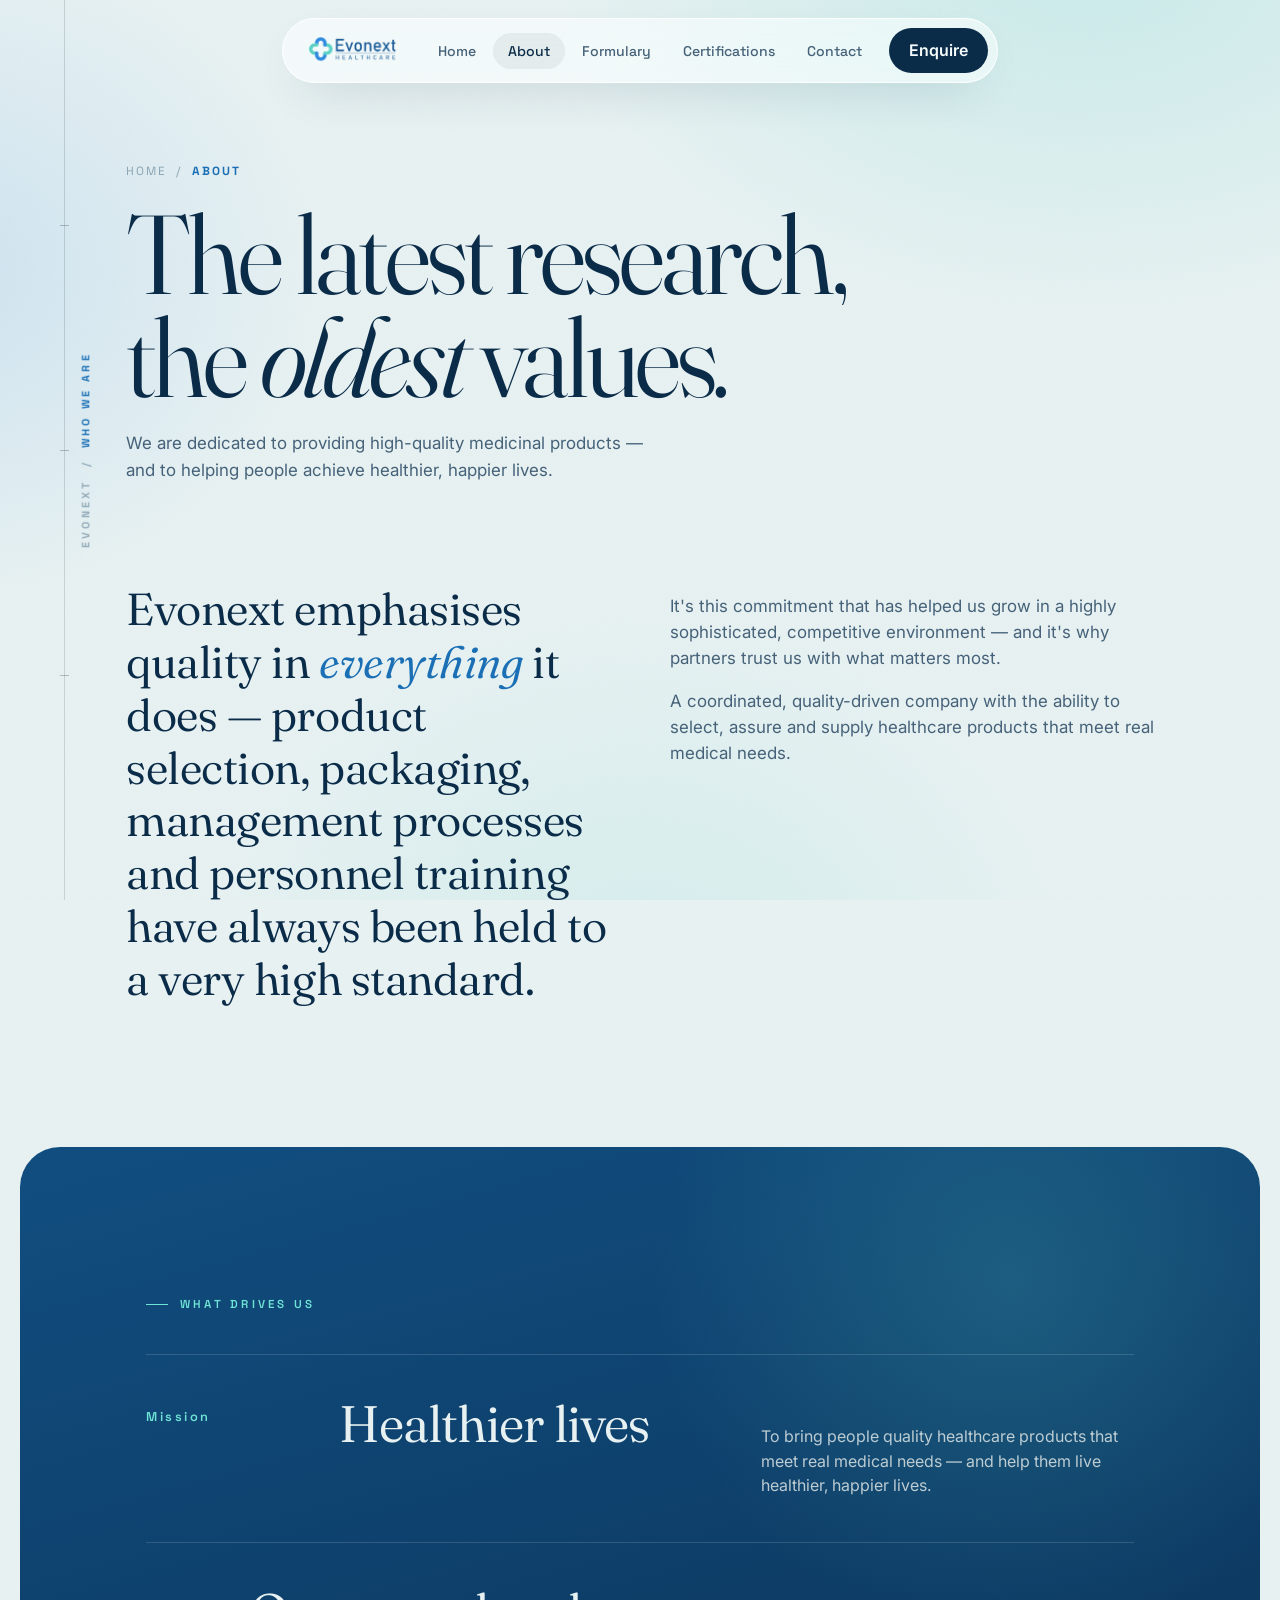
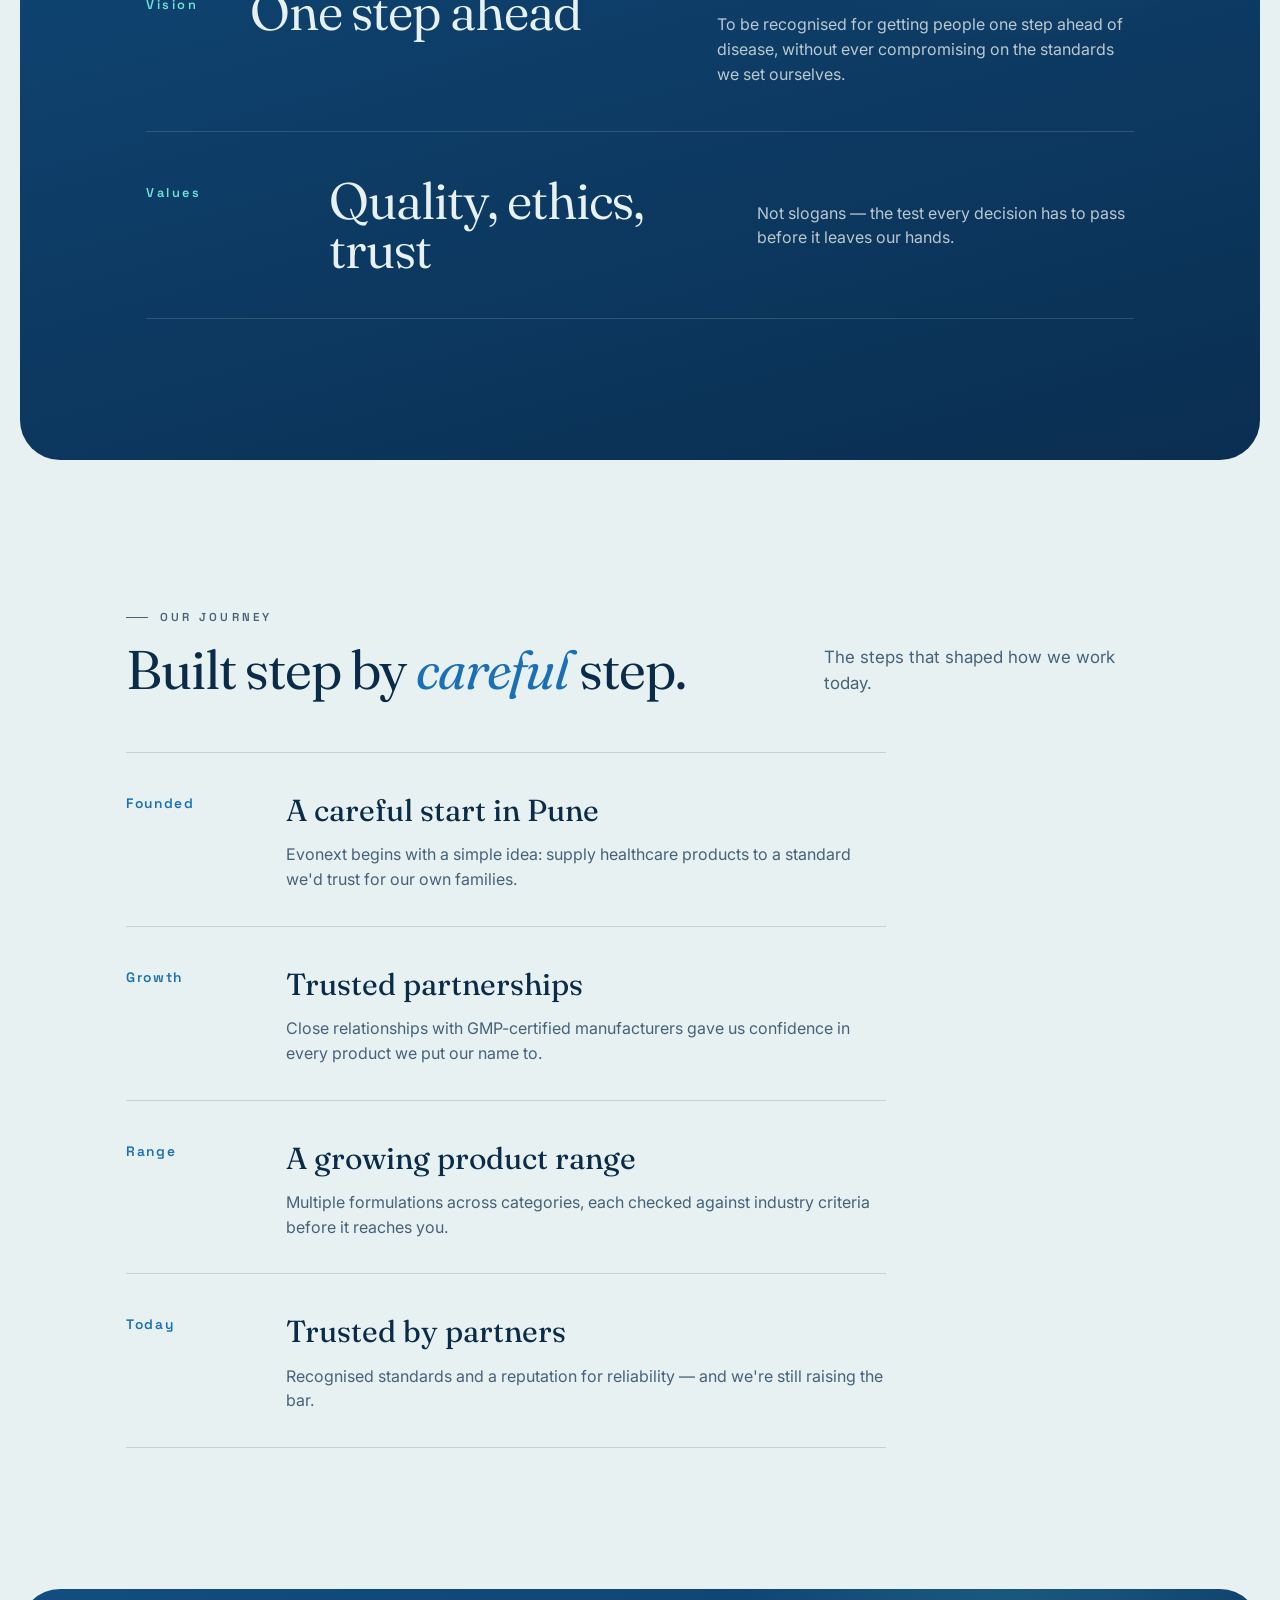
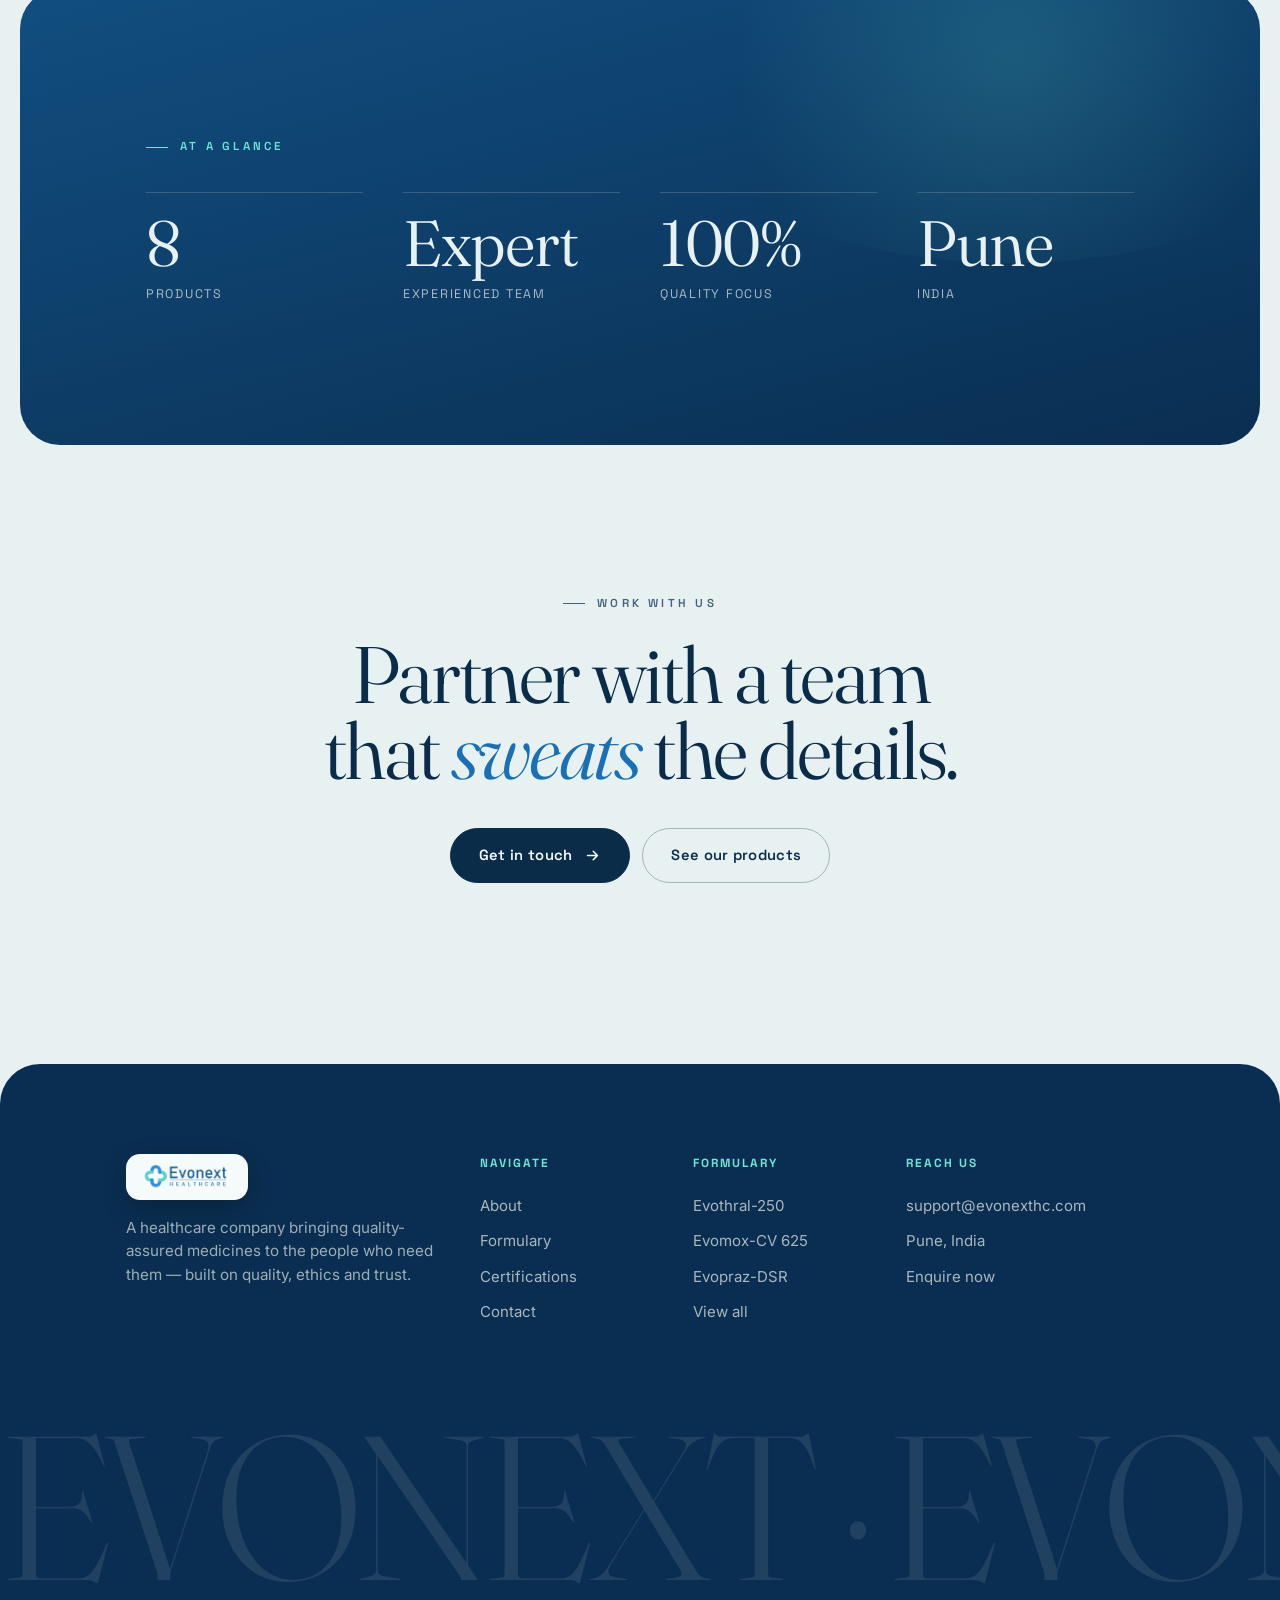
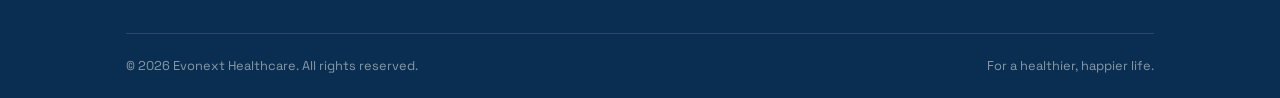
==== commit eaa59add: "Add files via upload" ====
--- a/about.html
+++ b/about.html
@@ -4,11 +4,25 @@
   <meta charset="UTF-8" />
   <meta name="viewport" content="width=device-width, initial-scale=1.0" />
   <title>About — Evonext Healthcare</title>
-  <meta name="description" content="Evonext Healthcare emphasises quality in everything it does — from manufacturing and packaging to management and training." />
+  <meta name="description" content="Evonext Healthcare emphasises quality in everything it does — from product selection and packaging to management processes and personnel training." />
+  <link rel="canonical" href="https://evonexthc.com/about.html" />
+  <meta property="og:type" content="website" />
+  <meta property="og:site_name" content="Evonext Healthcare" />
+  <meta property="og:url" content="https://evonexthc.com/about.html" />
+  <meta property="og:title" content="About — Evonext Healthcare" />
+  <meta property="og:description" content="Evonext Healthcare emphasises quality in everything it does — from product selection and packaging to management processes and personnel training." />
+  <meta property="og:image" content="https://evonexthc.com/logo.png" />
+  <meta name="twitter:card" content="summary" />
+  <meta name="theme-color" content="#0B2C49" />
+  <link rel="icon" href="favicon.ico" sizes="any" />
+  <link rel="icon" type="image/png" sizes="32x32" href="favicon-32x32.png" />
+  <link rel="icon" type="image/png" sizes="16x16" href="favicon-16x16.png" />
+  <link rel="apple-touch-icon" href="apple-touch-icon.png" />
+  <link rel="manifest" href="site.webmanifest" />
   <link rel="stylesheet" href="style.css" />
 </head>
 <body>
-  <div class="field"></div><div class="grain"></div>
+  <div class="ambient-field"></div><div class="grain"></div>
   <div id="preloader"><div class="pl-box"><img src="logo.png" alt="Evonext Healthcare" class="pl-logo" /><div class="pl-bar"><span></span></div></div></div>
   <div id="page-sweep"></div>
   <div id="scroll-progress"></div>
@@ -32,8 +46,7 @@
       <button class="hamburger" aria-label="Open menu" aria-expanded="false"><span></span><span></span><span></span></button>
     </div>
   </nav>
-  <div class="mobile-menu"><div class="logo-chip" style="align-self:center;margin-bottom:28px;"><img src="logo.png" alt="Evonext Healthcare" /></div>
-    <a href="index.html">Home</a><a href="about.html" class="active">About</a><a href="products.html">Formulary</a><a href="certifications.html">Certifications</a><a href="contact.html">Contact</a>
+  <div class="mobile-menu"><a href="index.html">Home</a><a href="about.html" class="active">About</a><a href="products.html">Formulary</a><a href="certifications.html">Certifications</a><a href="contact.html">Contact</a>
     <div class="mm-foot">support@evonexthc.com · Pune, India</div>
   </div>
 
@@ -44,16 +57,16 @@
         <span class="mask"><span>The latest research,</span></span>
         <span class="mask d1"><span>the <em>oldest</em> values.</span></span>
       </h1>
-      <p class="lead reveal d2">We dedicatedly work towards providing quality medicinal products — and helping people achieve a healthier, happier life.</p>
+      <p class="lead reveal d2">We are dedicated to providing high-quality medicinal products — and to helping people achieve healthier, happier lives.</p>
     </section>
 
     <!-- Pull quote intro -->
     <section class="band band--light wrap" style="padding-top:clamp(30px,5vw,60px);" data-spine="WHO WE ARE">
       <div class="overlap" style="align-items:start;">
-        <p class="pullquote reveal">Evonext emphasises quality in <em>everything</em> it does — manufacturing, packaging, management and training have always been of a very high standard.</p>
+        <p class="pullquote reveal">Evonext emphasises quality in <em>everything</em> it does — product selection, packaging, management processes and personnel training have always been held to a very high standard.</p>
         <div class="reveal d1" style="padding-top:10px;">
-          <p class="lead" style="margin-bottom:16px;">It's this commitment that has helped us survive and grow in a highly sophisticated, competitive environment — and it's why partners trust us with what matters most.</p>
-          <p class="lead">A coordinated, innovation-driven company with the ability to develop, manufacture and market its own pharmaceutical products to meet real medical needs.</p>
+          <p class="lead" style="margin-bottom:16px;">It's this commitment that has helped us grow in a highly sophisticated, competitive environment — and it's why partners trust us with what matters most.</p>
+          <p class="lead">A coordinated, quality-driven company with the ability to select, assure and supply healthcare products that meet real medical needs.</p>
         </div>
       </div>
     </section>
@@ -64,7 +77,7 @@
         <div class="label on-dark reveal" style="margin-bottom:40px;">What drives us</div>
         <div class="principle reveal">
           <div class="pnum">Mission</div>
-          <div class="pbody"><h3 style="font-size:clamp(1.8rem,5vw,3.2rem)">Healthier lives</h3><p>To develop, manufacture and market quality pharmaceutical products that meet real medical needs — and help people live healthier, happier lives.</p></div>
+          <div class="pbody"><h3 style="font-size:clamp(1.8rem,5vw,3.2rem)">Healthier lives</h3><p>To bring people quality healthcare products that meet real medical needs — and help them live healthier, happier lives.</p></div>
         </div>
         <div class="principle reveal">
           <div class="pnum">Vision</div>
@@ -84,13 +97,13 @@
           <div class="label reveal">Our journey</div>
           <h2 class="display reveal" style="font-size:clamp(2rem,5vw,3.4rem); margin-top:16px;">Built step by <em>careful</em> step.</h2>
         </div>
-        <p class="lead reveal" style="max-width:30ch;">Milestones are placeholders — easy to swap for your real dates.</p>
+        <p class="lead reveal" style="max-width:30ch;">The steps that shaped how we work today.</p>
       </div>
       <div class="tline">
-        <div class="tnode reveal"><div class="ty">Founded</div><div><h4>A coordinated start in Pune</h4><p>Evonext begins with a simple idea: build pharmaceutical products to a standard we'd trust for our own families.</p></div></div>
-        <div class="tnode reveal"><div class="ty">Growth</div><div><h4>Integrated capabilities</h4><p>Develop, manufacture and market in-house — giving us control over quality at every step.</p></div></div>
-        <div class="tnode reveal"><div class="ty">Range</div><div><h4>A growing product range</h4><p>Multiple formulations across categories, each made and tested to industry criteria.</p></div></div>
-        <div class="tnode reveal"><div class="ty">Today</div><div><h4>Trusted by partners</h4><p>Recognised certifications and a reputation for reliability — and we're still raising the bar.</p></div></div>
+        <div class="tnode reveal"><div class="ty">Founded</div><div><h4>A careful start in Pune</h4><p>Evonext begins with a simple idea: supply healthcare products to a standard we'd trust for our own families.</p></div></div>
+        <div class="tnode reveal"><div class="ty">Growth</div><div><h4>Trusted partnerships</h4><p>Close relationships with GMP-certified manufacturers gave us confidence in every product we put our name to.</p></div></div>
+        <div class="tnode reveal"><div class="ty">Range</div><div><h4>A growing product range</h4><p>Multiple formulations across categories, each checked against industry criteria before it reaches you.</p></div></div>
+        <div class="tnode reveal"><div class="ty">Today</div><div><h4>Trusted by partners</h4><p>Recognised standards and a reputation for reliability — and we're still raising the bar.</p></div></div>
       </div>
     </section>
 
@@ -99,7 +112,7 @@
       <div class="wrap">
         <div class="label on-dark reveal" style="margin-bottom:36px;">At a glance</div>
         <div class="stats-row">
-          <div class="stat reveal"><div class="sn">Many</div><div class="sl">Medicines</div></div>
+          <div class="stat reveal"><div class="sn"><span data-count="8">0</span></div><div class="sl">Products</div></div>
           <div class="stat reveal d1"><div class="sn">Expert</div><div class="sl">Experienced team</div></div>
           <div class="stat reveal d2"><div class="sn"><span data-count="100" data-suffix="%">0</span></div><div class="sl">Quality focus</div></div>
           <div class="stat reveal d3"><div class="sn">Pune</div><div class="sl">India</div></div>
@@ -125,23 +138,17 @@
       <div class="footer-grid">
         <div class="footer-brand">
           <a href="index.html" class="brand logo-chip" aria-label="Evonext Healthcare home"><img src="logo.png" alt="Evonext Healthcare" /></a>
-          <p>An innovation-driven pharmaceutical company developing, manufacturing and marketing quality medicines — built on quality, ethics and trust.</p>
-          <div class="footer-social">
-            <a href="#" aria-label="LinkedIn"><svg viewBox="0 0 24 24" fill="currentColor"><path d="M4.98 3.5a2.5 2.5 0 1 1 0 5 2.5 2.5 0 0 1 0-5ZM3 9h4v12H3V9Zm6 0h3.8v1.7h.05c.53-1 1.83-2.05 3.77-2.05C20.4 8.65 21 11 21 14v7h-4v-6.2c0-1.48-.03-3.4-2.07-3.4-2.07 0-2.39 1.62-2.39 3.3V21H9V9Z"/></svg></a>
-            <a href="#" aria-label="Twitter"><svg viewBox="0 0 24 24" fill="currentColor"><path d="M18.9 2H22l-7 8 8.2 12h-6.4l-5-7.3L6 22H3l7.5-8.6L2.5 2H9l4.5 6.6L18.9 2Zm-1.1 18h1.7L7.3 4H5.5l12.3 16Z"/></svg></a>
-            <a href="#" aria-label="Facebook"><svg viewBox="0 0 24 24" fill="currentColor"><path d="M13 22v-8h2.7l.4-3H13V9c0-.9.3-1.5 1.6-1.5H16V4.9c-.3 0-1.3-.1-2.4-.1-2.4 0-4 1.5-4 4.1V11H7v3h2.6v8H13Z"/></svg></a>
-          </div>
+          <p>A healthcare company bringing quality-assured medicines to the people who need them — built on quality, ethics and trust.</p>
         </div>
         <div class="footer-col"><h4>Navigate</h4><a href="about.html">About</a><a href="products.html">Formulary</a><a href="certifications.html">Certifications</a><a href="contact.html">Contact</a></div>
         <div class="footer-col"><h4>Formulary</h4><a href="products.html">Evothral-250</a><a href="products.html">Evomox-CV 625</a><a href="products.html">Evopraz-DSR</a><a href="products.html">View all</a></div>
-        <div class="footer-col"><h4>Reach us</h4><a href="mailto:support@evonexthc.com">support@evonexthc.com</a><a href="#">Pune, India</a><a href="contact.html">Enquire now</a></div>
+        <div class="footer-col"><h4>Reach us</h4><a href="mailto:support@evonexthc.com">support@evonexthc.com</a><span class="footer-static">Pune, India</span><a href="contact.html">Enquire now</a></div>
       </div>
     </div>
     <div class="footer-word">EVONEXT · EVONEXT</div>
     <div class="wrap"><div class="footer-bottom"><span>© 2026 Evonext Healthcare. All rights reserved.</span><span>For a healthier, happier life.</span></div></div>
   </footer>
 
-  <a href="https://wa.me/910000000000" class="wa-float" target="_blank" rel="noopener" aria-label="WhatsApp"><svg viewBox="0 0 24 24" fill="currentColor"><path d="M12 2a10 10 0 0 0-8.6 15l-1.3 4.7 4.8-1.3A10 10 0 1 0 12 2Zm5.3 14.1c-.2.6-1.3 1.2-1.8 1.2-.5.1-1 .1-1.7-.1-.4-.1-.9-.3-1.6-.6-2.8-1.2-4.6-4-4.7-4.2-.1-.2-1.1-1.5-1.1-2.8s.7-2 .9-2.2c.2-.3.5-.3.7-.3h.5c.2 0 .4 0 .6.5l.8 1.9c.1.1.1.3 0 .5l-.4.5c-.2.2-.3.3-.1.6.2.3.8 1.3 1.7 2.1 1.2 1 2.1 1.4 2.4 1.5.2.1.4.1.6-.1l.7-.8c.2-.3.4-.2.6-.1l1.8.9c.3.1.4.2.5.3.1.3.1.7-.1 1.3Z"/></svg></a>
   <button id="back-to-top" aria-label="Back to top"><svg viewBox="0 0 24 24" fill="none" stroke="currentColor" stroke-width="2.2" stroke-linecap="round" stroke-linejoin="round"><path d="M18 15l-6-6-6 6"/></svg></button>
   <script src="script.js"></script>
 </body>
--- a/style.css
+++ b/style.css
@@ -64,7 +64,7 @@
 ::selection { background: var(--lime); color: var(--ink); }
 
 /* Grain + ambient field (very subtle, lifts the flatness) */
-.field {
+.ambient-field {
   position: fixed; inset: 0; z-index: -3; pointer-events: none;
   background:
     radial-gradient(900px 600px at 85% -5%, rgba(92, 210, 198, 0.22), transparent 60%),
@@ -545,14 +545,14 @@
 .wa-inline { margin-top: 28px; }
 
 .form-card { background: var(--glass); -webkit-backdrop-filter: blur(18px); backdrop-filter: blur(18px); border: 1px solid var(--glass-edge); border-radius: var(--radius); padding: clamp(28px, 4vw, 44px); box-shadow: var(--shadow-soft); }
-.field { margin-bottom: 18px; }
-.field label { font-family: var(--grotesk); font-size: 0.72rem; font-weight: 600; letter-spacing: 0.14em; text-transform: uppercase; color: var(--ink-soft); display: block; margin-bottom: 8px; }
-.field input, .field textarea, .field select { width: 100%; font-family: var(--body); font-size: 0.98rem; padding: 14px 16px; border-radius: 14px; border: 1px solid rgba(12,26,20,0.18); background: var(--paper-white); outline: none; color: var(--ink); transition: border-color 0.25s ease, box-shadow 0.25s ease; }
-.field input:focus, .field textarea:focus, .field select:focus { border-color: var(--green); box-shadow: 0 0 0 3px rgba(19,160,106,0.12); }
-.field textarea { resize: vertical; min-height: 130px; }
+.form-field { margin-bottom: 18px; }
+.form-field label { font-family: var(--grotesk); font-size: 0.72rem; font-weight: 600; letter-spacing: 0.14em; text-transform: uppercase; color: var(--ink-soft); display: block; margin-bottom: 8px; }
+.form-field input, .form-field textarea, .form-field select { width: 100%; font-family: var(--body); font-size: 0.98rem; padding: 14px 16px; border-radius: 14px; border: 1px solid rgba(12,26,20,0.18); background: var(--paper-white); outline: none; color: var(--ink); transition: border-color 0.25s ease, box-shadow 0.25s ease; }
+.form-field input:focus, .form-field textarea:focus, .form-field select:focus { border-color: var(--green); box-shadow: 0 0 0 3px rgba(26,111,181,0.14); }
+.form-field textarea { resize: vertical; min-height: 130px; }
 .field-row { display: grid; grid-template-columns: 1fr 1fr; gap: 16px; }
 .form-note { font-family: var(--grotesk); font-size: 0.76rem; color: var(--ink-faint); margin-top: 8px; }
-.form-success { display: none; margin-top: 16px; padding: 14px 18px; border-radius: 14px; background: rgba(19,160,106,0.12); border: 1px solid rgba(19,160,106,0.3); color: var(--emerald); font-size: 0.92rem; font-weight: 500; }
+.form-success { display: none; margin-top: 16px; padding: 14px 18px; border-radius: 14px; background: rgba(26,111,181,0.10); border: 1px solid rgba(26,111,181,0.28); color: var(--emerald); font-size: 0.92rem; font-weight: 500; }
 .form-success.show { display: block; }
 
 .map-strip { margin-top: 24px; border-radius: var(--radius); overflow: hidden; aspect-ratio: 21/7; position: relative; background: linear-gradient(160deg, var(--porcelain-2), var(--porcelain)); display: grid; place-items: center; border: 1px solid rgba(12,26,20,0.12); }
@@ -774,4 +774,246 @@
 /* Larger default tap targets on touch */
 @media (hover: none) {
   .nav-links a, .footer-col a, .ulink { padding-block: 10px; }
-}+}
+/* ============================================================
+   RESPONSIVE OVERHAUL  —  mobile / tablet / desktop
+   Appended last so these rules win over earlier declarations.
+   ============================================================ */
+
+/* ---- Global overflow guards -------------------------------- */
+html, body { max-width: 100%; overflow-x: clip; }
+img, svg, video, iframe { max-width: 100%; height: auto; }
+.marquee, .footer, .band, .hero { max-width: 100vw; }
+
+/* Long words / emails must never push the page sideways */
+.rx-desc, .lead, .footer-brand p, .cinfo-row a, .mm-foot,
+.overlap-panel p, .principle p, .seal p, .tnode p {
+  overflow-wrap: anywhere;
+}
+
+/* ---- Touch devices: kill sticky hover + layout-shifting hovers ---- */
+@media (hover: none) {
+  .rx-row:hover { padding-left: 0; }
+  .rx-row:hover::before { width: 0; }
+  .rx-row:hover .rx-name { color: inherit; }
+  .rx-row:hover .rx-go { background: transparent; color: inherit;
+                         border-color: rgba(12,26,20,0.22); transform: none; }
+  .cap-btn:hover { transform: none; }
+  .cap-btn:hover::before { transform: translateX(-101%); }
+  .cap-btn:hover svg { transform: none; }
+  .seal:hover { transform: none; box-shadow: var(--shadow-soft); }
+  .footer-social a:hover { transform: none; }
+  .footer-col a:hover { padding-left: 0; }
+  .ulink:hover::after { transform: scaleX(0); }
+
+  /* Give feedback on actual press instead */
+  .rx-row:active { background: rgba(26,111,181,0.05); }
+  .cap-btn:active { transform: scale(0.98); }
+  .seal:active { transform: translateY(-6px); }
+}
+
+/* Comfortable minimum tap targets everywhere */
+@media (pointer: coarse) {
+  .cap-btn { padding: 16px 26px; min-height: 48px; }
+  .rx-go { width: 46px; height: 46px; }
+  .footer-social a { width: 44px; height: 44px; }
+  .chip { min-height: 40px; }
+  .hamburger { width: 46px; height: 46px; }
+}
+
+/* ---- Mobile menu: scrollable, never traps content ---------- */
+.mobile-menu {
+  height: 100dvh;
+  overflow-y: auto;
+  -webkit-overflow-scrolling: touch;
+  padding-block: max(96px, env(safe-area-inset-top) + 96px) 48px;
+  justify-content: flex-start;
+}
+.mobile-menu a { padding: 14px 0; }
+
+/* ---- Floating buttons respect notches / home bars ---------- */
+.wa-float  { bottom: calc(92px + env(safe-area-inset-bottom));
+             right: calc(24px + env(safe-area-inset-right)); }
+#back-to-top { bottom: calc(24px + env(safe-area-inset-bottom));
+               right: calc(24px + env(safe-area-inset-right)); }
+
+/* ============================================================
+   TABLET  ·  ≤ 1024px
+   ============================================================ */
+@media (max-width: 1024px) {
+  .stats-row { grid-template-columns: repeat(2, 1fr); gap: 30px 24px; }
+  .tline { max-width: none; }
+  .seal { width: clamp(240px, 44vw, 320px); }
+  .formulary-top { align-items: flex-start; }
+  #product-search { min-width: 0; width: 100%; }
+  .formulary-top > div:last-child { flex: 1 1 260px; }
+  .principle .pbody { gap: 20px 36px; }
+  .contact-aside .lead { margin-bottom: 30px; }
+}
+
+/* ============================================================
+   LANDSCAPE PHONE / SMALL TABLET  ·  ≤ 860px
+   ============================================================ */
+@media (max-width: 860px) {
+  .band { padding-block: clamp(60px, 10vw, 96px); }
+  .footer-grid { grid-template-columns: 1fr 1fr; gap: 32px; }
+  .footer-brand { grid-column: 1 / -1; }
+  .feature-rx .fr-visual { max-width: 420px; margin-inline: auto; }
+  .overlap-media { aspect-ratio: 16/11; }
+  .overlap-panel.pull { margin: -40px 12px 0; }
+  .tnode { grid-template-columns: 92px 1fr; }
+  .seal-row { gap: 20px; }
+  .contact-stage { gap: 22px; }
+}
+
+/* ============================================================
+   PHONE  ·  ≤ 640px
+   ============================================================ */
+@media (max-width: 640px) {
+  /* iOS zooms any input under 16px on focus — pin them to 16px */
+  .form-field input, .form-field textarea, .form-field select,
+  .news-form input, #product-search { font-size: 16px; }
+
+  .nav-inner { max-width: calc(100vw - 20px); }
+  .brand { padding-right: 6px; }
+
+  .hero { padding-bottom: 34px; }
+  .hero-sub { max-width: none; }
+  .hero-eyebrow { font-size: 0.66rem; letter-spacing: 0.2em; }
+
+  .principle { grid-template-columns: 1fr; gap: 6px; }
+  .principle .pnum { padding-top: 0; }
+
+  .rx-row { grid-template-columns: 1fr auto; gap: 10px 14px; padding-block: 20px; }
+  .rx-idx { grid-column: 1 / -1; margin-bottom: -4px; }
+  .rx-main { gap: 8px 12px; }
+  .rx-desc { max-width: none; }
+
+  .formulary-top { flex-direction: column; align-items: stretch; }
+  .formulary-top .trust-line { justify-content: flex-start; gap: 8px; }
+  .chip { flex: 0 0 auto; }
+
+  .values .value-row { grid-template-columns: 1fr; gap: 4px; }
+  .tnode { grid-template-columns: 1fr; gap: 6px; padding-block: 22px; }
+  .tnode .ty { padding-top: 0; }
+
+  .cinfo-row { gap: 14px; }
+  .contact-aside, .form-card { padding: 24px 20px; }
+  .field-row { grid-template-columns: 1fr; gap: 0; }
+
+  .newsletter { padding: 24px 20px; }
+  .footer-grid { grid-template-columns: 1fr 1fr; gap: 26px; }
+  .footer-brand p { max-width: none; }
+  .footer-bottom { flex-direction: column; align-items: flex-start; gap: 6px; }
+
+  .band--dark { border-radius: 26px; margin-inline: 8px; }
+  .footer { border-radius: 26px 26px 0 0; }
+}
+
+/* ============================================================
+   SMALL PHONE  ·  ≤ 400px
+   ============================================================ */
+@media (max-width: 400px) {
+  :root { --gutter: 16px; }
+  .brand-logo { height: 24px; }
+  .hamburger { width: 40px; height: 40px; }
+  .footer-grid { grid-template-columns: 1fr; gap: 24px; }
+  .hero-actions { flex-direction: column; align-items: stretch; }
+  .hero-actions .cap-btn { width: 100%; justify-content: center; }
+  .stats-row { gap: 22px 16px; }
+  .rx-tag { font-size: 0.62rem; padding: 3px 10px; }
+  .trust-line { gap: 12px; }
+}
+
+/* ============================================================
+   SHORT LANDSCAPE PHONES  —  don't waste the whole viewport
+   ============================================================ */
+@media (max-height: 520px) and (orientation: landscape) {
+  .hero { padding-top: 118px; }
+  .page-head { padding-top: 110px; }
+  .mobile-menu { justify-content: flex-start; padding-block: 84px 32px; }
+  .mobile-menu a { font-size: 1.6rem; padding: 8px 0; }
+}
+
+/* ============================================================
+   CONTACT — "what happens next" (replaces the map placeholder)
+   ============================================================ */
+.next-strip {
+  margin-top: 26px; padding: clamp(22px, 3vw, 30px);
+  border-radius: var(--radius);
+  background: linear-gradient(160deg, var(--porcelain-2), var(--porcelain));
+  border: 1px solid rgba(12,26,20,0.12);
+}
+.next-strip h4 {
+  font-family: var(--grotesk); font-size: 0.72rem; font-weight: 600;
+  letter-spacing: 0.16em; text-transform: uppercase;
+  color: var(--ink-soft); margin-bottom: 16px;
+}
+.next-strip ol { list-style: none; counter-reset: nx; display: grid; gap: 12px; }
+.next-strip li {
+  counter-increment: nx; position: relative; padding-left: 34px;
+  color: var(--ink-soft); font-size: 0.94rem; line-height: 1.5;
+}
+.next-strip li::before {
+  content: counter(nx); position: absolute; left: 0; top: 1px;
+  width: 22px; height: 22px; border-radius: 50%;
+  background: var(--green); color: var(--paper-white);
+  font-family: var(--grotesk); font-size: 0.72rem; font-weight: 600;
+  display: grid; place-items: center;
+}
+
+/* Footer non-link text sits level with the links around it */
+.footer-static { display: block; color: rgba(236,241,238,0.7); padding: 6px 0; font-size: 0.94rem; }
+
+/* ============================================================
+   SPINE CLEARANCE
+   The fixed vertical "EVONEXT / SECTION" label sits at
+   left: var(--spine) + 14px. Content must start clear of it,
+   otherwise body copy runs underneath on mid-width screens.
+   ============================================================ */
+@media (min-width: 861px) {
+  .wrap { padding-inline: max(var(--gutter), calc(var(--spine) + 62px)); }
+  .spine-label { font-size: 0.66rem; letter-spacing: 0.3em; }
+}
+
+/* Below 861px the spine is hidden, so the normal gutter applies */
+
+/* ============================================================
+   NAV PILL OVER THE OPEN MOBILE MENU
+   The glass pill washes out against the dark menu — solidify it
+   so the logo stays legible while the menu is open.
+   ============================================================ */
+body.menu-open .nav-inner {
+  background: rgba(255, 255, 255, 0.94);
+  border-color: rgba(255, 255, 255, 0.6);
+  box-shadow: 0 18px 40px -20px rgba(0, 0, 0, 0.5);
+}
+
+/* ============================================================
+   CONTACT FORM — status messages + spam honeypot
+   ============================================================ */
+.hp-field {
+  position: absolute !important;
+  width: 1px; height: 1px; padding: 0; margin: -1px;
+  overflow: hidden; clip: rect(0 0 0 0); white-space: nowrap; border: 0;
+}
+
+.form-status {
+  display: none; margin-top: 16px; padding: 14px 18px;
+  border-radius: 14px; font-size: 0.93rem; font-weight: 500; line-height: 1.5;
+}
+.form-status.show { display: block; }
+.form-status a { text-decoration: underline; }
+
+.form-success {
+  background: rgba(26, 111, 181, 0.10);
+  border: 1px solid rgba(26, 111, 181, 0.28);
+  color: var(--emerald);
+}
+.form-error {
+  background: rgba(214, 96, 60, 0.10);
+  border: 1px solid rgba(214, 96, 60, 0.30);
+  color: #A2432A;
+}
+
+#submit-btn:disabled { cursor: wait; }
